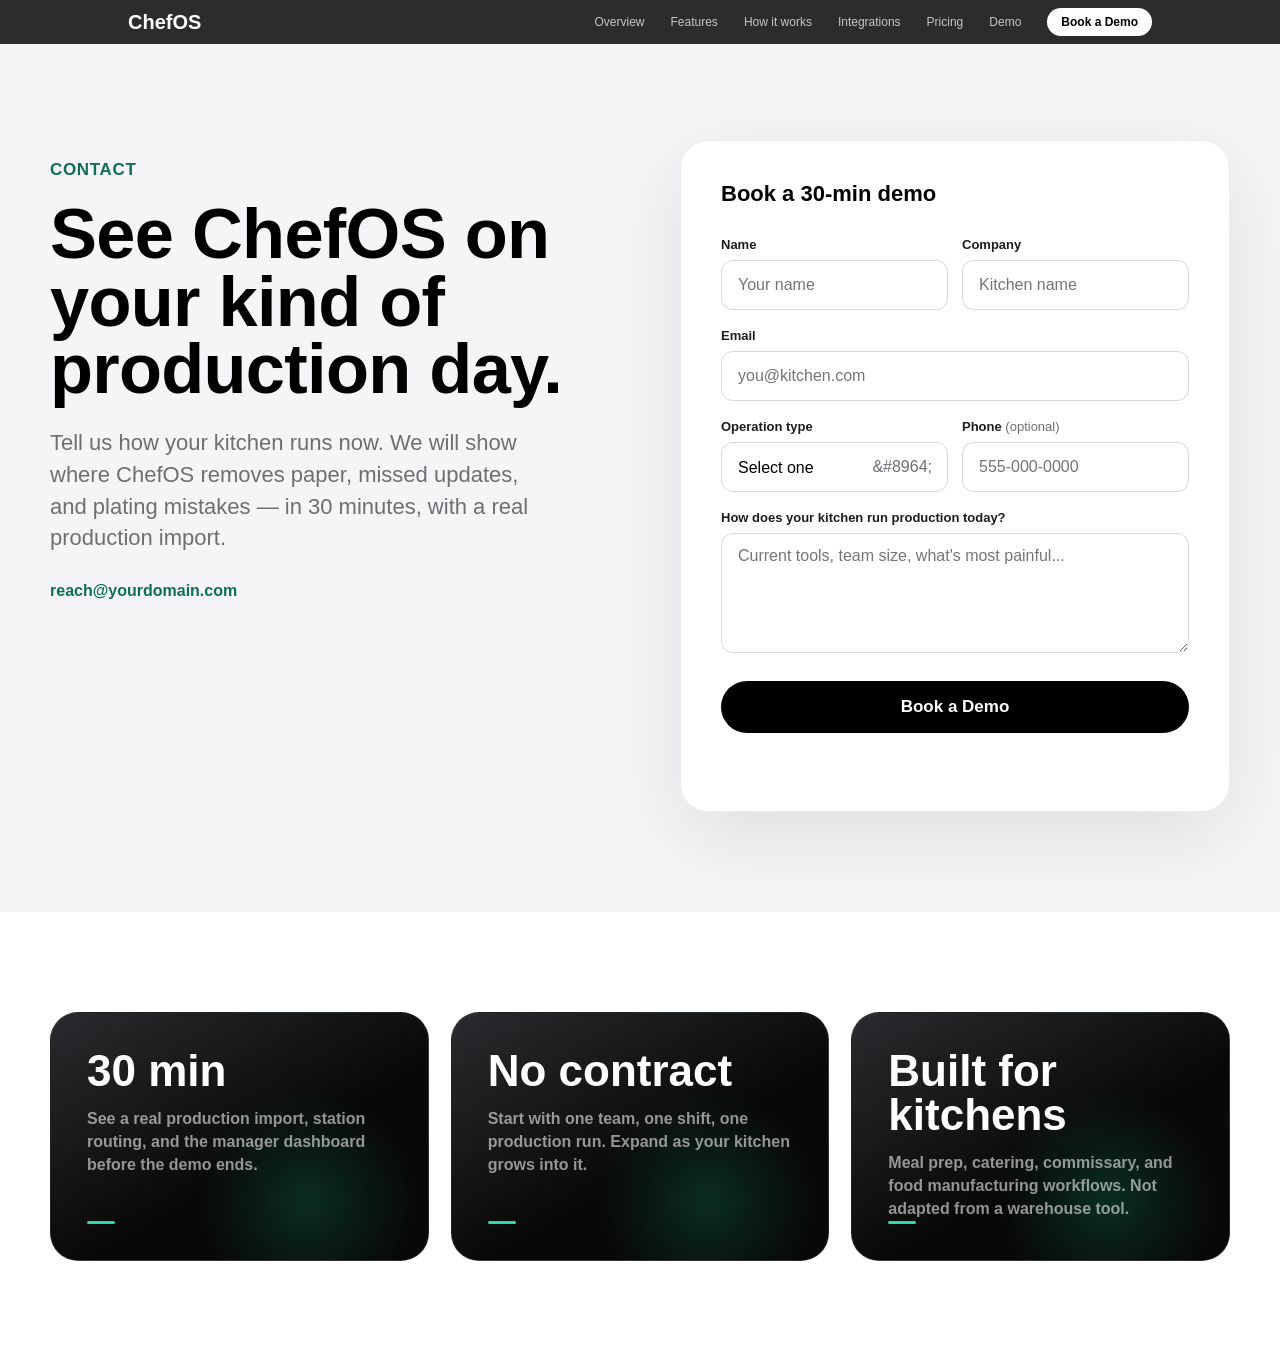
==== contact.html @ 6ea622f1 "Initial commit — marketing site" ====
<!doctype html>
<html lang="en">
<head>
  <meta charset="utf-8">
  <meta name="viewport" content="width=device-width, initial-scale=1">
  <title>Contact | ChefOS</title>
  <meta name="description" content="Request a ChefOS demo for your kitchen production team.">
  <meta property="og:title" content="Book a ChefOS Demo">
  <meta property="og:description" content="See ChefOS in action with a focused 30-minute demo.">
  <meta property="og:type" content="website">
  <link rel="stylesheet" href="styles.css">
  <style>
    /* ---- Contact hero — light, 2-col layout ---- */
    .contact-hero {
      padding: 140px 0 100px;
      background: #f5f5f7;
      color: #1d1d1f;
    }

    .contact-hero-layout {
      display: grid;
      grid-template-columns: 1fr 1fr;
      gap: 80px;
      align-items: start;
    }

    .contact-hero-text { padding-top: 20px; }

    .contact-eyebrow {
      font-size: 17px;
      font-weight: 700;
      color: var(--color-teal);
      letter-spacing: 0.04em;
      text-transform: uppercase;
      margin: 0 0 20px;
    }

    .contact-h1 {
      margin: 0;
      font-size: clamp(40px, 5.5vw, 76px);
      font-weight: 800;
      line-height: 0.96;
      letter-spacing: -0.01em;
      color: #000;
    }

    .contact-sub {
      margin: 24px 0 0;
      font-size: clamp(17px, 2vw, 22px);
      font-weight: 500;
      color: #6e6e73;
      line-height: 1.45;
      max-width: 480px;
    }

    .contact-email-link {
      display: inline-block;
      margin-top: 28px;
      font-size: 16px;
      font-weight: 700;
      color: var(--color-teal);
    }
    .contact-email-link:hover { text-decoration: underline; }

    /* ---- Form card ---- */
    .contact-form-card {
      padding: 40px;
      border-radius: 28px;
      background: #fff;
      border: 1px solid rgba(0,0,0,0.07);
      box-shadow: 0 24px 80px rgba(0,0,0,0.09);
    }

    .form-card-head {
      margin: 0 0 30px;
      font-size: 22px;
      font-weight: 800;
      color: #000;
    }

    .form-row { margin-bottom: 18px; }

    .form-label {
      display: block;
      margin-bottom: 8px;
      font-size: 13px;
      font-weight: 700;
      color: #1d1d1f;
    }

    .form-label-muted {
      font-weight: 500;
      color: #6e6e73;
    }

    .form-input,
    .form-select,
    .form-textarea {
      width: 100%;
      min-height: 50px;
      padding: 13px 16px;
      border: 1.5px solid rgba(0,0,0,0.14);
      border-radius: 12px;
      color: #000;
      background: #fff;
      font-family: inherit;
      font-size: 16px;
      font-weight: 500;
      transition: border-color 0.2s, box-shadow 0.2s;
      appearance: none;
    }

    .form-textarea {
      min-height: 120px;
      resize: vertical;
    }

    .form-input:focus,
    .form-select:focus,
    .form-textarea:focus {
      outline: none;
      border-color: var(--color-teal);
      box-shadow: 0 0 0 4px rgba(15,110,86,0.12);
    }

    .form-select-wrap { position: relative; }
    .form-select-wrap::after {
      content: "&#8964;";
      position: absolute;
      right: 16px;
      top: 50%;
      transform: translateY(-50%);
      color: #6e6e73;
      font-size: 16px;
      pointer-events: none;
    }

    .form-2col {
      display: grid;
      grid-template-columns: 1fr 1fr;
      gap: 14px;
    }

    .form-submit-btn {
      width: 100%;
      padding: 16px 24px;
      border: none;
      border-radius: 999px;
      background: #000;
      color: #fff;
      font-family: inherit;
      font-size: 17px;
      font-weight: 700;
      cursor: pointer;
      transition: opacity 0.2s, transform 0.2s;
      margin-top: 6px;
    }
    .form-submit-btn:hover { opacity: 0.84; transform: translateY(-1px); }

    .form-message {
      margin-top: 14px;
      min-height: 24px;
      color: var(--color-teal);
      font-size: 15px;
      font-weight: 700;
      text-align: center;
    }

    /* ---- Trust cards ---- */
    .trust-section {
      padding: 100px 0;
      background: #fff;
    }

    .trust-grid {
      display: grid;
      grid-template-columns: repeat(3, 1fr);
      gap: 22px;
    }

    .trust-card-new {
      padding: 36px;
      border-radius: 28px;
      min-height: 220px;
      background: radial-gradient(circle at 68% 76%, rgba(15,110,86,0.35), transparent 34%), linear-gradient(150deg, #2b2b2f, #080808 58%);
      border: 1px solid rgba(255,255,255,0.10);
      color: #fff;
      display: flex;
      flex-direction: column;
    }

    .trust-card-value {
      font-size: clamp(30px, 3.5vw, 44px);
      font-weight: 800;
      color: #fff;
      line-height: 1;
      margin: 0 0 14px;
    }

    .trust-card-label {
      font-size: 16px;
      font-weight: 600;
      color: rgba(255,255,255,0.56);
      line-height: 1.45;
      margin: 0;
    }

    .trust-card-accent {
      display: block;
      width: 28px;
      height: 3px;
      border-radius: 999px;
      background: #35d4a9;
      margin: auto 0 0;
    }

    @media (max-width: 900px) {
      .contact-hero-layout { grid-template-columns: 1fr; gap: 40px; }
      .form-2col { grid-template-columns: 1fr; }
      .trust-grid { grid-template-columns: 1fr; }
    }
    @media (max-width: 560px) {
      .contact-form-card { padding: 26px; }
    }
  </style>
</head>
<body>
  <nav class="site-nav" aria-label="Primary navigation">
    <div class="nav-inner">
      <a class="brand" href="index.html">ChefOS</a>
      <button class="nav-toggle" type="button" aria-label="Open menu" aria-expanded="false"><span></span><span></span></button>
      <div class="nav-links">
        <a href="index.html">Overview</a>
        <a href="features.html">Features</a>
        <a href="how-it-works.html">How it works</a>
        <a href="integrations.html">Integrations</a>
        <a href="pricing.html">Pricing</a>
        <a href="demo.html">Demo</a>
        <a class="nav-cta active" href="contact.html">Book a Demo</a>
      </div>
    </div>
  </nav>

  <main>
    <!-- HERO + FORM -->
    <section class="contact-hero">
      <div class="container">
        <div class="contact-hero-layout">

          <div class="contact-hero-text reveal">
            <p class="contact-eyebrow">Contact</p>
            <h1 class="contact-h1">See ChefOS on your kind of production day.</h1>
            <p class="contact-sub">Tell us how your kitchen runs now. We will show where ChefOS removes paper, missed updates, and plating mistakes — in 30 minutes, with a real production import.</p>
            <a class="contact-email-link" href="mailto:reach@yourdomain.com">reach@yourdomain.com</a>
          </div>

          <div class="reveal">
            <form class="contact-form-card" data-contact-form novalidate>
              <h2 class="form-card-head">Book a 30-min demo</h2>

              <div class="form-2col">
                <div class="form-row">
                  <label class="form-label" for="name">Name</label>
                  <input class="form-input" id="name" name="name" autocomplete="name" required placeholder="Your name">
                </div>
                <div class="form-row">
                  <label class="form-label" for="company">Company</label>
                  <input class="form-input" id="company" name="company" autocomplete="organization" required placeholder="Kitchen name">
                </div>
              </div>

              <div class="form-row">
                <label class="form-label" for="email">Email</label>
                <input class="form-input" id="email" name="email" type="email" autocomplete="email" required placeholder="you@kitchen.com">
              </div>

              <div class="form-2col">
                <div class="form-row">
                  <label class="form-label" for="role">Operation type</label>
                  <div class="form-select-wrap">
                    <select class="form-select" id="role" name="role" required>
                      <option value="">Select one</option>
                      <option>Meal Prep</option>
                      <option>Catering</option>
                      <option>Food Manufacturing</option>
                      <option>Commissary</option>
                      <option>Other</option>
                    </select>
                  </div>
                </div>
                <div class="form-row">
                  <label class="form-label" for="phone">Phone <span class="form-label-muted">(optional)</span></label>
                  <input class="form-input" id="phone" name="phone" type="tel" autocomplete="tel" placeholder="555-000-0000">
                </div>
              </div>

              <div class="form-row">
                <label class="form-label" for="message">How does your kitchen run production today?</label>
                <textarea class="form-textarea" id="message" name="message" required placeholder="Current tools, team size, what's most painful..."></textarea>
              </div>

              <button class="form-submit-btn" type="submit">Book a Demo</button>
              <div class="form-message" data-form-message role="status" aria-live="polite"></div>
            </form>
          </div>

        </div>
      </div>
    </section>

    <!-- TRUST CARDS -->
    <section class="trust-section">
      <div class="container">
        <div class="trust-grid">
          <div class="trust-card-new reveal">
            <div class="trust-card-value">30 min</div>
            <p class="trust-card-label">See a real production import, station routing, and the manager dashboard before the demo ends.</p>
            <span class="trust-card-accent"></span>
          </div>
          <div class="trust-card-new reveal">
            <div class="trust-card-value">No contract</div>
            <p class="trust-card-label">Start with one team, one shift, one production run. Expand as your kitchen grows into it.</p>
            <span class="trust-card-accent"></span>
          </div>
          <div class="trust-card-new reveal">
            <div class="trust-card-value">Built for kitchens</div>
            <p class="trust-card-label">Meal prep, catering, commissary, and food manufacturing workflows. Not adapted from a warehouse tool.</p>
            <span class="trust-card-accent"></span>
          </div>
        </div>
      </div>
    </section>
  </main>

  <script src="animations.js"></script>
</body>
</html>
---- styles.css ----
/* ============================================================
   VARIABLES & RESET
   ============================================================ */
:root {
  --color-black: #000000;
  --color-white: #ffffff;
  --color-teal: #0F6E56;
  --color-teal-light: #E1F5EE;
  --color-gray-apple: #f5f5f7;
  --color-ink: #1d1d1f;
  --scoop-red: #FF3B30;
  --scoop-green: #34C759;
  --scoop-black: #1C1C1E;
  --scoop-blue: #007AFF;
  --font: -apple-system, BlinkMacSystemFont, "SF Pro Display", "SF Pro Text", sans-serif;
  --radius-card: 28px;
  --ease: cubic-bezier(0.4, 0, 0.2, 1);
}

*, *::before, *::after { box-sizing: border-box; }
html { scroll-behavior: smooth; }

body {
  margin: 0;
  color: var(--color-ink);
  background: var(--color-white);
  font-family: var(--font);
  -webkit-font-smoothing: antialiased;
  text-rendering: optimizeLegibility;
}

body.apple-home { background: #000; }

body.menu-open { overflow: hidden; }
a { color: inherit; text-decoration: none; }
button { cursor: pointer; font-family: inherit; }


/* ============================================================
   SITE NAV — top 44px global bar
   ============================================================ */
.site-nav {
  position: fixed;
  top: 0; left: 0; right: 0;
  z-index: 100;
  height: 44px;
  color: rgba(255,255,255,0.86);
  background: rgba(0,0,0,0.82);
  transition: background 0.3s var(--ease), border-color 0.3s var(--ease);
}

.site-nav.scrolled {
  background: rgba(22,22,23,0.76);
  -webkit-backdrop-filter: saturate(180%) blur(20px);
  backdrop-filter: saturate(180%) blur(20px);
  border-bottom: 1px solid rgba(255,255,255,0.12);
}

.nav-inner {
  width: min(1024px, calc(100% - 44px));
  height: 100%;
  margin: 0 auto;
  display: flex;
  align-items: center;
  justify-content: space-between;
}

.brand {
  font-size: 20px;
  font-weight: 700;
  color: #fff;
}

.nav-links {
  display: flex;
  align-items: center;
  gap: 26px;
  color: rgba(255,255,255,0.72);
  font-size: 12px;
}

.nav-links a { transition: color 0.2s; }
.nav-links a:hover, .nav-links a.active { color: #fff; }

.nav-cta {
  padding: 7px 14px;
  color: #000 !important;
  background: #fff;
  border-radius: 999px;
  font-weight: 600;
}

.nav-toggle {
  display: none;
  width: 36px; height: 36px;
  border: 0;
  color: #fff;
  background: transparent;
}

.nav-toggle span {
  display: block;
  width: 18px; height: 1px;
  margin: 5px auto;
  background: currentColor;
}


/* ============================================================
   PRODUCT NAV — 52px sticky below site-nav
   ============================================================ */
.product-nav {
  position: fixed;
  top: 44px; left: 0; right: 0;
  z-index: 90;
  height: 52px;
  color: rgba(255,255,255,0.88);
  background: rgba(22,22,23,0.72);
  -webkit-backdrop-filter: saturate(180%) blur(20px);
  backdrop-filter: saturate(180%) blur(20px);
  border-bottom: 1px solid rgba(255,255,255,0.14);
}

.product-nav-inner {
  width: min(1024px, calc(100% - 44px));
  height: 100%;
  margin: 0 auto;
  display: flex;
  align-items: center;
  justify-content: space-between;
}

.product-title {
  font-size: 17px;
  font-weight: 700;
  color: #fff;
}

.product-links {
  display: flex;
  align-items: center;
  gap: 22px;
  font-size: 12px;
  color: rgba(255,255,255,0.72);
}

.product-links a { transition: color 0.2s; }
.product-links a:hover { color: #fff; }

.product-buy {
  padding: 5px 14px;
  color: #000 !important;
  background: #fff;
  border-radius: 999px;
  font-weight: 700;
  font-size: 12px;
}


/* ============================================================
   CONTAINER UTILITY
   ============================================================ */
.container {
  width: min(1180px, calc(100% - 44px));
  margin: 0 auto;
}

.center { text-align: center; }


/* ============================================================
   REVEAL ANIMATION BASE
   ============================================================ */
.reveal {
  opacity: 0;
  transform: translateY(32px);
  transition: opacity 0.9s ease, transform 0.9s ease;
}

.reveal.visible {
  opacity: 1;
  transform: translateY(0);
}

[data-parallax] { will-change: transform; }


/* ============================================================
   HERO
   ============================================================ */
.apple-hero {
  padding-top: 130px;
  padding-bottom: 0;
  color: #f5f5f7;
  background:
    radial-gradient(ellipse 80% 50% at 50% 90%, rgba(15,110,86,0.46) 0%, transparent 70%),
    radial-gradient(ellipse 60% 30% at 50% 14%, rgba(255,255,255,0.07) 0%, transparent 60%),
    #000;
  overflow: hidden;
  display: flex;
  flex-direction: column;
  align-items: center;
}

.apple-hero-copy {
  width: min(1080px, calc(100% - 44px));
  margin: 0 auto;
  text-align: center;
}

.apple-product-kicker {
  margin: 0 0 18px;
  color: rgba(245,245,247,0.68);
  font-size: 21px;
  font-weight: 700;
  letter-spacing: 0.01em;
}

.apple-hero h1 {
  margin: 0;
  font-size: clamp(58px, 9.5vw, 120px);
  line-height: 0.92;
  font-weight: 800;
  letter-spacing: -0.02em;
  color: #fff;
}

.hero-sub {
  max-width: 800px;
  margin: 28px auto 0;
  color: rgba(245,245,247,0.80);
  font-size: clamp(22px, 2.8vw, 32px);
  line-height: 1.18;
  font-weight: 400;
}

.apple-hero-actions {
  display: flex;
  justify-content: center;
  gap: 30px;
  flex-wrap: wrap;
  margin-top: 32px;
  font-size: 21px;
  font-weight: 400;
}

.apple-hero-actions a {
  color: #2997ff;
  transition: opacity 0.2s;
}

.apple-hero-actions a:hover { opacity: 0.8; }
.apple-hero-actions a::after { content: " \203A"; }


/* ============================================================
   HERO DEVICE MOCKUP
   ============================================================ */
.product-stage {
  position: relative;
  width: min(1280px, 108vw);
  margin: 40px auto 0;
  perspective: 1400px;
}

.kps-device {
  position: relative;
  width: min(1100px, 96vw);
  margin: 0 auto;
  transform: rotateX(4deg);
  transform-origin: bottom center;
}

.device-bezel {
  position: relative;
  padding: 16px;
  border-radius: 32px;
  background: linear-gradient(160deg, #58585c 0%, #111 20%, #2a2a2e 80%, #060606 100%);
  box-shadow:
    0 90px 160px rgba(0,0,0,0.85),
    0 0 130px rgba(15,110,86,0.38),
    inset 0 1px 0 rgba(255,255,255,0.15);
}

/* Notch */
.device-bezel::before {
  content: "";
  position: absolute;
  top: 7px; left: 50%;
  width: 90px; height: 8px;
  transform: translateX(-50%);
  border-radius: 0 0 999px 999px;
  background: #000;
  z-index: 2;
}

/* ---- App shell inside device ---- */
.screen-ui {
  overflow: hidden;
  border-radius: 20px;
  background: #0e0f10;
  border: 1px solid rgba(255,255,255,0.10);
  display: flex;
  flex-direction: column;
}

/* App top bar */
.app-topbar {
  display: flex;
  align-items: center;
  gap: 0;
  padding: 0 20px;
  height: 48px;
  background: #141517;
  border-bottom: 1px solid rgba(255,255,255,0.08);
  flex-shrink: 0;
}

.app-logo {
  font-size: 16px;
  font-weight: 800;
  color: #fff;
  letter-spacing: 0.03em;
  margin-right: 28px;
}

.app-nav-items {
  display: flex;
  gap: 6px;
  flex: 1;
}

.app-nav-item {
  padding: 5px 12px;
  border-radius: 8px;
  font-size: 13px;
  font-weight: 500;
  color: rgba(255,255,255,0.52);
  cursor: pointer;
  transition: all 0.2s;
}

.app-nav-item.active {
  background: rgba(15,110,86,0.28);
  color: #35d4a9;
}

.app-topbar-right {
  margin-left: auto;
}

.app-run-badge {
  padding: 4px 10px;
  border-radius: 999px;
  background: rgba(52,199,89,0.16);
  color: #34C759;
  font-size: 12px;
  font-weight: 700;
}

/* Screen body: sidebar + main */
.screen-body {
  display: grid;
  grid-template-columns: 168px 1fr;
  min-height: clamp(380px, 48vw, 580px);
}

/* Sidebar */
.screen-sidebar {
  padding: 22px 14px;
  background: rgba(255,255,255,0.04);
  border-right: 1px solid rgba(255,255,255,0.07);
}

.sidebar-label {
  padding: 0 10px;
  margin-bottom: 10px;
  color: rgba(255,255,255,0.36);
  font-size: 11px;
  font-weight: 700;
  letter-spacing: 0.08em;
  text-transform: uppercase;
}

.station-pill {
  display: flex;
  align-items: center;
  gap: 8px;
  padding: 9px 10px;
  border-radius: 10px;
  margin-bottom: 4px;
  font-size: 13px;
  font-weight: 500;
  color: rgba(255,255,255,0.60);
  transition: background 0.2s;
}

.active-station {
  background: rgba(15,110,86,0.22);
  color: #fff;
}

.station-dot {
  width: 8px; height: 8px;
  border-radius: 50%;
  flex-shrink: 0;
}

.dot-green { background: #34C759; }
.dot-amber { background: #FF9F0A; }
.dot-orange { background: #FF6B00; }
.dot-gray { background: rgba(255,255,255,0.28); }
.dot-blue { background: #007AFF; }
.dot-red { background: #FF3B30; }

.station-name-text { flex: 1; font-size: 13px; }
.station-pct { font-size: 11px; color: rgba(255,255,255,0.42); font-weight: 600; }
.active-station .station-pct { color: #35d4a9; }

/* Main screen area */
.screen-main {
  padding: 22px 28px;
  display: flex;
  flex-direction: column;
}

.screen-main-header {
  display: flex;
  justify-content: space-between;
  align-items: center;
  margin-bottom: 20px;
}

.screen-main-label {
  color: rgba(255,255,255,0.46);
  font-size: 12px;
  font-weight: 600;
  text-transform: uppercase;
  letter-spacing: 0.06em;
  margin-bottom: 4px;
}

.screen-main-title {
  color: #fff;
  font-size: clamp(20px, 3vw, 28px);
  font-weight: 700;
  line-height: 1;
}

.screen-main-pct {
  padding: 6px 14px;
  background: rgba(15,110,86,0.22);
  border: 1px solid rgba(53,212,169,0.3);
  border-radius: 999px;
  color: #35d4a9;
  font-size: 13px;
  font-weight: 700;
}

/* Recipe list */
.recipe-list {
  display: flex;
  flex-direction: column;
  gap: 6px;
  flex: 1;
}

.recipe-row {
  display: flex;
  align-items: center;
  justify-content: space-between;
  gap: 16px;
  padding: 12px 16px;
  border-radius: 12px;
  background: rgba(255,255,255,0.05);
  border: 1px solid rgba(255,255,255,0.07);
  transition: background 0.2s;
}

.shortage-recipe-row {
  background: rgba(255,59,48,0.08);
  border-color: rgba(255,59,48,0.22);
}

.recipe-row-left {
  display: flex;
  align-items: center;
  gap: 12px;
  min-width: 0;
}

.recipe-station-tag {
  flex-shrink: 0;
  padding: 3px 8px;
  border-radius: 6px;
  font-size: 11px;
  font-weight: 800;
  letter-spacing: 0.03em;
}

.tag-protein { background: rgba(52,199,89,0.2); color: #34C759; }
.tag-carb    { background: rgba(255,159,10,0.2); color: #FF9F0A; }
.tag-veg     { background: rgba(0,122,255,0.2);  color: #007AFF; }
.tag-sauce   { background: rgba(175,82,222,0.2); color: #AF52DE; }
.tag-pack    { background: rgba(255,255,255,0.1); color: rgba(255,255,255,0.6); }

.recipe-info { min-width: 0; }

.recipe-name {
  color: #fff;
  font-size: 14px;
  font-weight: 600;
  white-space: nowrap;
  overflow: hidden;
  text-overflow: ellipsis;
}

.recipe-qty {
  color: rgba(255,255,255,0.44);
  font-size: 12px;
  margin-top: 2px;
}

.shortage-flag {
  color: #FF3B30;
  font-size: 12px;
  font-weight: 700;
  margin-left: 8px;
}

.recipe-row-right {
  display: flex;
  align-items: center;
  gap: 12px;
  flex-shrink: 0;
}

.recipe-progress-bar {
  width: 100px;
  height: 5px;
  border-radius: 999px;
  background: rgba(255,255,255,0.12);
  overflow: hidden;
}

.recipe-progress-fill {
  height: 100%;
  width: var(--rp, 0%);
  border-radius: inherit;
  background: linear-gradient(90deg, #0F6E56, #35d4a9);
  transition: width 1.4s ease;
}

.recipe-status {
  padding: 3px 9px;
  border-radius: 999px;
  font-size: 11px;
  font-weight: 700;
  white-space: nowrap;
}

.status-complete   { background: rgba(52,199,89,0.2);   color: #34C759; }
.status-inprogress { background: rgba(255,159,10,0.2);  color: #FF9F0A; }
.status-notstarted { background: rgba(255,255,255,0.08); color: rgba(255,255,255,0.44); }
.status-shortage   { background: rgba(255,59,48,0.2);   color: #FF3B30; }

/* Bottom stat strip */
.screen-stat-strip {
  display: flex;
  gap: 0;
  margin-top: 14px;
  padding: 14px 0 4px;
  border-top: 1px solid rgba(255,255,255,0.08);
}

.screen-stat {
  flex: 1;
  text-align: center;
  padding: 0 8px;
  border-right: 1px solid rgba(255,255,255,0.08);
}

.screen-stat:last-child { border-right: none; }

.screen-stat-value {
  font-size: clamp(18px, 2.2vw, 26px);
  font-weight: 800;
  color: #fff;
  line-height: 1;
}

.stat-red { color: #FF3B30; }

.screen-stat-label {
  font-size: 11px;
  color: rgba(255,255,255,0.4);
  margin-top: 4px;
  font-weight: 600;
}

/* Laptop base */
.device-base {
  width: 118%;
  height: 28px;
  margin-left: -9%;
  border-radius: 0 0 28px 28px;
  background: linear-gradient(90deg, #1a1a1c, #78787c 48%, #161618);
  box-shadow: 0 44px 90px rgba(0,0,0,0.9);
}


/* ============================================================
   STATS SECTION
   ============================================================ */
.apple-intro {
  background: var(--color-gray-apple);
  color: #1d1d1f;
  padding: 140px 0;
}

.apple-copy-grid {
  display: grid;
  grid-template-columns: 1.1fr 0.9fr;
  gap: 80px;
  align-items: end;
}

.apple-copy-grid h2 {
  margin: 0;
  font-size: clamp(48px, 6.5vw, 88px);
  line-height: 0.96;
  font-weight: 800;
  letter-spacing: -0.01em;
}

.apple-copy-grid p {
  margin: 0;
  color: #6e6e73;
  font-size: clamp(22px, 2.6vw, 32px);
  line-height: 1.18;
  font-weight: 600;
}

.apple-stat-row {
  display: grid;
  grid-template-columns: repeat(3, 1fr);
  gap: 22px;
  margin-top: 80px;
}

.apple-stat-row article {
  min-height: 260px;
  padding: 36px;
  border-radius: 28px;
  background: #fff;
  box-shadow: 0 18px 60px rgba(0,0,0,0.07);
}

.apple-stat-row strong {
  display: block;
  color: #000;
  font-size: clamp(56px, 7vw, 96px);
  line-height: 0.88;
  font-weight: 800;
}

.apple-stat-row span {
  display: block;
  margin-top: 22px;
  color: #6e6e73;
  font-size: 19px;
  line-height: 1.36;
  font-weight: 600;
}


/* ============================================================
   HIGHLIGHTS — horizontal scroll
   ============================================================ */
.apple-highlights {
  padding: 130px 0 120px;
  color: #f5f5f7;
  background: #000;
}

.apple-highlights h2 {
  margin: 0;
  font-size: clamp(48px, 6.5vw, 88px);
  line-height: 0.96;
  font-weight: 800;
  letter-spacing: -0.01em;
  color: #fff;
}

.apple-highlight-strip {
  display: grid;
  grid-auto-flow: column;
  grid-auto-columns: minmax(380px, 460px);
  gap: 20px;
  overflow-x: auto;
  padding: 52px max(22px, calc((100vw - 1180px) / 2)) 24px;
  scroll-snap-type: x mandatory;
  scrollbar-width: none;
}

.apple-highlight-strip::-webkit-scrollbar { display: none; }

.apple-highlight-strip > article {
  min-height: 580px;
  padding: 0;
  border-radius: 28px;
  scroll-snap-align: start;
  background: linear-gradient(160deg, #242428 0%, #0a0a0c 60%);
  box-shadow: 0 28px 80px rgba(0,0,0,0.6);
  display: flex;
  flex-direction: column;
  overflow: hidden;
}

.highlight-card-top {
  padding: 30px 30px 22px;
  flex-shrink: 0;
}

.highlight-card-top h3 {
  margin: 0 0 6px;
  color: #fff;
  font-size: 25px;
  line-height: 1.1;
  font-weight: 700;
  max-width: 320px;
}

.highlight-card-top p {
  margin: 0;
  color: rgba(255,255,255,0.44);
  font-size: 13px;
  font-weight: 700;
  text-transform: uppercase;
  letter-spacing: 0.07em;
}

/* Inner mockup container */
.highlight-mockup {
  flex: 1;
  margin: 0 16px 16px;
  border-radius: 18px;
  background: #141518;
  border: 1px solid rgba(255,255,255,0.10);
  overflow: hidden;
  display: flex;
  flex-direction: column;
}

.hm-header {
  display: flex;
  align-items: center;
  justify-content: space-between;
  padding: 12px 16px;
  border-bottom: 1px solid rgba(255,255,255,0.07);
  background: rgba(255,255,255,0.04);
}

.hm-title {
  font-size: 13px;
  font-weight: 700;
  color: #fff;
}

.hm-badge {
  padding: 3px 9px;
  border-radius: 999px;
  font-size: 11px;
  font-weight: 700;
}

.badge-live   { background: rgba(52,199,89,0.2);  color: #34C759; }
.badge-red    { background: rgba(255,59,48,0.2);  color: #FF3B30; }
.badge-teal   { background: rgba(15,110,86,0.28); color: #35d4a9; }


/* ----- Station mockup ----- */
.hm-recipe-row {
  display: flex;
  align-items: center;
  justify-content: space-between;
  padding: 11px 16px;
  border-bottom: 1px solid rgba(255,255,255,0.05);
  gap: 10px;
}

.hm-recipe-left {
  display: flex;
  align-items: center;
  gap: 10px;
}

.hm-check {
  width: 22px; height: 22px;
  border-radius: 50%;
  background: rgba(52,199,89,0.22);
  color: #34C759;
  display: flex;
  align-items: center;
  justify-content: center;
  font-size: 12px;
  font-weight: 800;
  flex-shrink: 0;
}

.hm-dot { width: 10px; height: 10px; border-radius: 50%; flex-shrink: 0; }
.dot-amber-sm { background: #FF9F0A; }
.dot-gray-sm  { background: rgba(255,255,255,0.22); }

.hm-recipe-name {
  font-size: 13px;
  font-weight: 600;
  color: #fff;
}

.hm-recipe-meta {
  font-size: 11px;
  color: rgba(255,255,255,0.4);
  margin-top: 1px;
}

.hm-status {
  padding: 3px 8px;
  border-radius: 999px;
  font-size: 11px;
  font-weight: 700;
  flex-shrink: 0;
}

.s-complete   { background: rgba(52,199,89,0.2);  color: #34C759; }
.s-inprogress { background: rgba(255,159,10,0.2); color: #FF9F0A; }
.s-notstarted { background: rgba(255,255,255,0.06); color: rgba(255,255,255,0.38); }

.hm-progress-footer {
  display: flex;
  align-items: center;
  gap: 12px;
  padding: 12px 16px;
  margin-top: auto;
  background: rgba(255,255,255,0.03);
  border-top: 1px solid rgba(255,255,255,0.06);
}

.hm-pfbar {
  flex: 1;
  height: 5px;
  border-radius: 999px;
  background: rgba(255,255,255,0.1);
  overflow: hidden;
}

.hm-pfill {
  height: 100%;
  width: var(--hpw, 0%);
  border-radius: inherit;
  background: linear-gradient(90deg, #0F6E56, #35d4a9);
}

.hm-pct {
  font-size: 12px;
  font-weight: 700;
  color: #35d4a9;
}


/* ----- Dashboard mockup (rings) ----- */
.dashboard-mockup {
  padding: 12px;
}

.ring-grid {
  display: grid;
  grid-template-columns: repeat(5, 1fr);
  gap: 8px;
  padding: 12px 8px;
}

.ring-item {
  display: flex;
  flex-direction: column;
  align-items: center;
  gap: 6px;
}

.ring-wrap {
  position: relative;
  width: 52px; height: 52px;
}

.ring-svg {
  width: 100%; height: 100%;
  transform: rotate(-90deg);
}

.ring-track {
  fill: none;
  stroke: rgba(255,255,255,0.1);
  stroke-width: 4;
}

.ring-arc {
  fill: none;
  stroke: #35d4a9;
  stroke-width: 4;
  stroke-linecap: round;
  stroke-dasharray: 113;
  stroke-dashoffset: calc(113 - (113 * var(--arc-pct) / 100));
  transition: stroke-dashoffset 1.4s ease;
}

.ring-arc-red { stroke: #FF3B30; }
.ring-arc-dim { stroke: rgba(53,212,169,0.44); }

.ring-pct {
  position: absolute;
  top: 50%; left: 50%;
  transform: translate(-50%,-50%);
  font-size: 10px;
  font-weight: 800;
  color: #fff;
}

.ring-pct-red { color: #FF3B30; }

.ring-alert-dot {
  position: absolute;
  top: 2px; right: 2px;
  width: 10px; height: 10px;
  border-radius: 50%;
  background: #FF3B30;
  border: 2px solid #141518;
}

.ring-label {
  font-size: 10px;
  font-weight: 600;
  color: rgba(255,255,255,0.52);
  text-align: center;
}

.ring-label-red { color: #FF3B30; }

.dash-overall-bar {
  padding: 8px 16px 14px;
  border-top: 1px solid rgba(255,255,255,0.06);
}

.dash-overall-label {
  display: flex;
  justify-content: space-between;
  font-size: 11px;
  font-weight: 700;
  color: rgba(255,255,255,0.52);
  margin-bottom: 6px;
}

.dash-overall-label span { color: #35d4a9; }

.dash-overall-track {
  height: 6px;
  border-radius: 999px;
  background: rgba(255,255,255,0.1);
  overflow: hidden;
}

.dash-overall-fill {
  height: 100%;
  width: var(--dp, 0%);
  border-radius: inherit;
  background: linear-gradient(90deg, #0F6E56, #35d4a9);
}


/* ----- Shortage mockup ----- */
.shortage-card {
  margin: 12px 14px 8px;
  padding: 13px 14px;
  border-radius: 12px;
  background: rgba(255,59,48,0.10);
  border: 1px solid rgba(255,59,48,0.28);
}

.shortage-card-minor {
  background: rgba(255,159,10,0.08);
  border-color: rgba(255,159,10,0.22);
}

.shortage-top {
  display: flex;
  align-items: center;
  gap: 10px;
}

.shortage-icon {
  width: 28px; height: 28px;
  border-radius: 50%;
  background: rgba(255,59,48,0.22);
  color: #FF3B30;
  font-weight: 900;
  font-size: 15px;
  display: flex;
  align-items: center;
  justify-content: center;
  flex-shrink: 0;
}

.shortage-icon-warn {
  background: rgba(255,159,10,0.22);
  color: #FF9F0A;
}

.shortage-text { flex: 1; }

.shortage-item-name {
  font-size: 13px;
  font-weight: 700;
  color: #fff;
}

.shortage-item-qty {
  font-size: 11px;
  color: rgba(255,255,255,0.48);
  margin-top: 2px;
}

.shortage-label {
  padding: 3px 8px;
  border-radius: 4px;
  background: rgba(255,59,48,0.22);
  color: #FF3B30;
  font-size: 10px;
  font-weight: 800;
  letter-spacing: 0.06em;
  flex-shrink: 0;
}

.shortage-label-warn {
  background: rgba(255,159,10,0.22);
  color: #FF9F0A;
}

.shortage-actions {
  display: flex;
  gap: 8px;
  margin-top: 10px;
}

.sh-btn {
  padding: 5px 12px;
  border-radius: 8px;
  font-size: 11px;
  font-weight: 700;
  border: none;
  transition: opacity 0.2s;
}

.sh-btn-primary {
  background: #FF3B30;
  color: #fff;
}

.sh-btn-ghost {
  background: rgba(255,255,255,0.08);
  color: rgba(255,255,255,0.72);
}

.shortage-ok-row {
  display: flex;
  align-items: center;
  gap: 8px;
  padding: 10px 14px 14px;
  font-size: 12px;
  color: rgba(255,255,255,0.4);
}

.ok-dot {
  width: 8px; height: 8px;
  border-radius: 50%;
  background: #34C759;
  flex-shrink: 0;
}


/* ----- Plating mockup ----- */
.plating-row {
  display: flex;
  align-items: center;
  gap: 12px;
  padding: 11px 16px;
  border-bottom: 1px solid rgba(255,255,255,0.05);
  opacity: 0;
  transform: translateX(-8px);
  transition: opacity 0.5s ease var(--delay, 0s), transform 0.5s ease var(--delay, 0s);
}

.plating-row.plating-visible {
  opacity: 1;
  transform: translateX(0);
}

.scoop-dot {
  width: 16px; height: 16px;
  border-radius: 50%;
  flex-shrink: 0;
  box-shadow: 0 0 0 3px rgba(255,255,255,0.08);
}

.sdot-red   { background: #FF3B30; }
.sdot-green { background: #34C759; }
.sdot-black { background: #3a3a3c; border: 1px solid rgba(255,255,255,0.15); }
.sdot-blue  { background: #007AFF; }

.sdot-sm { width: 11px; height: 11px; }

.plating-ingredient {
  flex: 1;
  font-size: 13px;
  font-weight: 600;
  color: #fff;
}

.plating-amount {
  font-size: 12px;
  font-weight: 700;
  color: rgba(255,255,255,0.5);
}

.plating-legend {
  display: flex;
  justify-content: space-around;
  padding: 10px 14px 14px;
  margin-top: auto;
  border-top: 1px solid rgba(255,255,255,0.06);
}

.plating-legend span {
  display: flex;
  align-items: center;
  gap: 5px;
  font-size: 11px;
  font-weight: 700;
  color: rgba(255,255,255,0.44);
}


/* ----- Import mockup ----- */
.import-mockup { padding: 0; position: relative; }

.import-state {
  display: flex;
  flex-direction: column;
  align-items: center;
  justify-content: center;
  text-align: center;
  padding: 20px;
  flex: 1;
  gap: 8px;
  transition: opacity 0.5s;
}

.import-state-loading { }
.import-state-done { display: none; }

.import-spinner {
  width: 36px; height: 36px;
  border-radius: 50%;
  border: 3px solid rgba(255,255,255,0.14);
  border-top-color: #35d4a9;
  animation: spin 0.9s linear infinite;
}

@keyframes spin { to { transform: rotate(360deg); } }

.import-status-text {
  font-size: 14px;
  font-weight: 700;
  color: #fff;
}

.import-text-done { color: #34C759; }

.import-sub {
  font-size: 11px;
  color: rgba(255,255,255,0.44);
}

.import-progress-wrap {
  display: flex;
  align-items: center;
  gap: 10px;
  width: 100%;
  margin-top: 4px;
}

.import-progress-track {
  flex: 1;
  height: 5px;
  border-radius: 999px;
  background: rgba(255,255,255,0.1);
  overflow: hidden;
}

.import-progress-bar {
  height: 100%;
  width: 0%;
  border-radius: inherit;
  background: linear-gradient(90deg, #0F6E56, #35d4a9);
  transition: width 0.15s linear;
}

.import-progress-pct {
  font-size: 11px;
  font-weight: 700;
  color: #35d4a9;
  min-width: 30px;
}

.import-check {
  width: 48px; height: 48px;
  border-radius: 50%;
  background: rgba(52,199,89,0.2);
  color: #34C759;
  font-size: 22px;
  display: flex;
  align-items: center;
  justify-content: center;
}

.import-count {
  font-size: 22px;
  font-weight: 800;
  color: #fff;
  line-height: 1;
}

.import-count-num {
  color: #35d4a9;
}

.import-updated {
  font-size: 12px;
  color: rgba(255,255,255,0.5);
}

.import-detail-rows {
  width: 100%;
  margin-top: 8px;
}

.idr {
  display: flex;
  align-items: center;
  gap: 8px;
  padding: 6px 12px;
  border-radius: 8px;
  background: rgba(255,255,255,0.05);
  margin-bottom: 4px;
  font-size: 12px;
  color: rgba(255,255,255,0.6);
}

.idr-dot { width: 8px; height: 8px; border-radius: 50%; flex-shrink: 0; }
.dot-amber { background: #FF9F0A; }


/* ============================================================
   PLATING FEATURE SECTION
   ============================================================ */
.apple-feature {
  padding: 150px 0;
}

.light-feature {
  color: #1d1d1f;
  background: var(--color-gray-apple);
}

.dark-feature {
  color: #f5f5f7;
  background: #000;
}

.feature-lockup {
  max-width: 980px;
}

.eyebrow-teal {
  margin: 0 0 16px;
  color: var(--color-teal);
  font-size: 21px;
  font-weight: 800;
}

.eyebrow-light {
  margin: 0 0 16px;
  color: rgba(245,245,247,0.65);
  font-size: 21px;
  font-weight: 800;
}

.feature-lockup h2 {
  margin: 0;
  font-size: clamp(48px, 7vw, 92px);
  line-height: 0.94;
  font-weight: 800;
  letter-spacing: -0.01em;
}

.feature-lockup span {
  display: block;
  max-width: 820px;
  margin-top: 24px;
  font-size: clamp(22px, 2.8vw, 32px);
  line-height: 1.18;
  font-weight: 600;
  color: #6e6e73;
}

.dark-feature .feature-lockup span {
  color: rgba(245,245,247,0.68);
}

/* Plating cinema */
.cinema-card {
  margin-top: 72px;
  border-radius: 40px;
  overflow: hidden;
}

.plating-cinema {
  min-height: 640px;
  padding: clamp(32px, 6vw, 80px);
  background:
    radial-gradient(ellipse 60% 50% at 80% 20%, rgba(15,110,86,0.20), transparent 50%),
    linear-gradient(160deg, #fff, #e8e8ed);
  display: flex;
  flex-direction: column;
  align-items: center;
}

.plating-card-xl {
  width: 100%;
  max-width: 700px;
  padding: clamp(24px, 4vw, 44px);
  border-radius: 28px;
  background: rgba(255,255,255,0.92);
  border: 1px solid rgba(0,0,0,0.08);
  box-shadow: 0 32px 100px rgba(0,0,0,0.14);
}

.plating-title-row {
  display: flex;
  align-items: flex-start;
  justify-content: space-between;
  gap: 16px;
  margin-bottom: 8px;
}

.plating-card-meal {
  font-size: clamp(26px, 3.5vw, 40px);
  font-weight: 800;
  color: #000;
  line-height: 1;
}

.plating-card-sub {
  color: #6e6e73;
  font-size: 16px;
  font-weight: 600;
  margin-top: 6px;
}

.plating-meta-badge {
  padding: 6px 13px;
  background: var(--color-teal-light);
  color: var(--color-teal);
  border-radius: 999px;
  font-size: 13px;
  font-weight: 800;
  white-space: nowrap;
}

.plate-row-xl {
  display: flex;
  align-items: center;
  gap: 16px;
  min-height: 70px;
  border-top: 1px solid rgba(0,0,0,0.07);
  font-size: clamp(17px, 2vw, 22px);
  opacity: 0;
  transform: translateX(-12px);
  transition: opacity 0.6s ease var(--delay, 0s), transform 0.6s ease var(--delay, 0s);
}

.plate-row-xl.row-visible {
  opacity: 1;
  transform: translateX(0);
}

.scoop {
  width: 20px; height: 20px;
  border-radius: 50%;
  flex-shrink: 0;
  box-shadow: 0 0 0 4px rgba(0,0,0,0.06);
}

.scoop-red   { background: #FF3B30; }
.scoop-green { background: #34C759; }
.scoop-black { background: #1C1C1E; }
.scoop-blue  { background: #007AFF; }

.plate-row-xl b {
  flex: 1;
  font-weight: 700;
  color: #000;
}

.plate-amount {
  color: #6e6e73;
  font-weight: 700;
}

.plating-legend-row {
  display: flex;
  justify-content: center;
  gap: 28px;
  margin-top: 30px;
  flex-wrap: wrap;
}

.legend-item {
  display: flex;
  align-items: center;
  gap: 8px;
  font-size: 16px;
  font-weight: 700;
  color: #6e6e73;
}


/* ============================================================
   DASHBOARD FEATURE SECTION
   ============================================================ */
.dashboard-cinema {
  margin-top: 72px;
  border-radius: 40px;
  overflow: hidden;
  padding: clamp(32px, 7vw, 88px);
  background:
    radial-gradient(ellipse 60% 50% at 72% 26%, rgba(15,110,86,0.36), transparent 55%),
    linear-gradient(160deg, #1a1a1e, #040404);
  border: 1px solid rgba(255,255,255,0.10);
}

.dashboard-panel {
  max-width: 900px;
  margin: 0 auto;
  padding: clamp(24px, 4vw, 44px);
  border-radius: 28px;
  background: rgba(255,255,255,0.07);
  border: 1px solid rgba(255,255,255,0.12);
  box-shadow: 0 36px 110px rgba(0,0,0,0.5);
}

.dp-header {
  display: flex;
  align-items: center;
  justify-content: space-between;
  gap: 20px;
  margin-bottom: 30px;
}

.dp-label {
  color: rgba(255,255,255,0.44);
  font-size: 14px;
  font-weight: 600;
  margin-bottom: 8px;
}

.dp-title {
  color: #fff;
  font-size: clamp(26px, 3.5vw, 48px);
  font-weight: 800;
  line-height: 1;
}

.dp-live-pill {
  padding: 6px 14px;
  border-radius: 999px;
  background: rgba(52,199,89,0.16);
  color: #34C759;
  font-size: 13px;
  font-weight: 700;
  flex-shrink: 0;
}

.dp-row {
  display: flex;
  align-items: center;
  gap: 16px;
  min-height: 64px;
  border-top: 1px solid rgba(255,255,255,0.09);
  padding: 0 4px;
}

.dp-station {
  width: 90px;
  color: #fff;
  font-size: 16px;
  font-weight: 700;
  flex-shrink: 0;
}

.dp-bar-wrap {
  flex: 1;
}

.dp-bar {
  height: 10px;
  border-radius: 999px;
  background: rgba(255,255,255,0.10);
  overflow: hidden;
}

.dp-fill {
  height: 100%;
  width: 0;
  border-radius: inherit;
  background: linear-gradient(90deg, #0F6E56, #35d4a9);
  transition: width 1.4s cubic-bezier(0.22, 1, 0.36, 1);
}

.dp-fill-alert {
  background: linear-gradient(90deg, #FF3B30, #FF6B6B);
}

.dp-fill-dim {
  background: linear-gradient(90deg, #1a5a48, #2a9474);
}

.dp-pct {
  width: 48px;
  text-align: right;
  color: rgba(255,255,255,0.7);
  font-size: 15px;
  font-weight: 800;
  flex-shrink: 0;
}

.dp-pct-alert { color: #FF3B30; }

.dp-meta {
  width: 80px;
  text-align: right;
  font-size: 13px;
  font-weight: 700;
  flex-shrink: 0;
}

.dp-meta-ok   { color: rgba(255,255,255,0.36); }
.dp-meta-done { color: #34C759; }
.dp-meta-short{ color: #FF9F0A; }


/* ============================================================
   PARSLEY INTEGRATION SECTION
   ============================================================ */
.parsley-cinema {
  margin-top: 72px;
  border-radius: 40px;
  overflow: hidden;
  padding: clamp(32px, 6vw, 80px);
  background:
    radial-gradient(ellipse 50% 60% at 20% 30%, rgba(15,110,86,0.12), transparent 55%),
    linear-gradient(160deg, #fff, #eaeaef);
}

.parsley-panel {
  max-width: 740px;
  margin: 0 auto;
  border-radius: 24px;
  background: #fff;
  border: 1px solid rgba(0,0,0,0.08);
  box-shadow: 0 28px 90px rgba(0,0,0,0.13);
  overflow: hidden;
}

.parsley-panel-header {
  display: flex;
  align-items: center;
  justify-content: space-between;
  padding: 16px 22px;
  background: #f5f5f7;
  border-bottom: 1px solid rgba(0,0,0,0.07);
}

.pp-logo {
  font-size: 16px;
  font-weight: 800;
  color: var(--color-teal);
}

.parsley-sync-status {
  display: flex;
  align-items: center;
  gap: 8px;
  font-size: 13px;
  font-weight: 700;
  color: #6e6e73;
}

.pp-spinner {
  width: 14px; height: 14px;
  border-radius: 50%;
  border: 2px solid rgba(15,110,86,0.2);
  border-top-color: var(--color-teal);
  animation: spin 0.9s linear infinite;
}

.parsley-file-card {
  display: flex;
  align-items: center;
  gap: 14px;
  padding: 16px 22px;
  border-bottom: 1px solid rgba(0,0,0,0.06);
}

.pf-icon {
  width: 44px; height: 44px;
  border-radius: 10px;
  background: rgba(255,59,48,0.12);
  color: #FF3B30;
  font-size: 11px;
  font-weight: 800;
  display: flex;
  align-items: center;
  justify-content: center;
  flex-shrink: 0;
}

.pf-info { flex: 1; min-width: 0; }

.pf-name {
  font-size: 14px;
  font-weight: 700;
  color: #000;
  white-space: nowrap;
  overflow: hidden;
  text-overflow: ellipsis;
}

.pf-meta {
  font-size: 12px;
  color: #6e6e73;
  margin-top: 2px;
}

.pf-done-check {
  width: 28px; height: 28px;
  border-radius: 50%;
  background: rgba(52,199,89,0.16);
  color: #34C759;
  font-size: 14px;
  display: flex;
  align-items: center;
  justify-content: center;
  flex-shrink: 0;
}

.parsley-count-row {
  display: grid;
  grid-template-columns: repeat(3, 1fr);
  padding: 20px 22px;
  border-bottom: 1px solid rgba(0,0,0,0.06);
  gap: 0;
}

.pc-item { text-align: center; }

.pc-value {
  font-size: 32px;
  font-weight: 800;
  color: #000;
  line-height: 1;
}

.pc-value-green { color: #34C759; }
.pc-value-blue  { color: #007AFF; }

.pc-label {
  font-size: 13px;
  color: #6e6e73;
  font-weight: 600;
  margin-top: 4px;
}

.parsley-station-map {
  padding: 14px 22px 20px;
}

.ps-row {
  display: flex;
  align-items: center;
  gap: 12px;
  padding: 10px 0;
  border-bottom: 1px solid rgba(0,0,0,0.05);
}

.ps-row:last-child { border-bottom: none; }

.ps-station-tag {
  padding: 3px 9px;
  border-radius: 6px;
  font-size: 12px;
  font-weight: 700;
  flex-shrink: 0;
}

.ps-count {
  flex: 1;
  font-size: 13px;
  color: #6e6e73;
  font-weight: 600;
}

.ps-check {
  width: 20px; height: 20px;
  border-radius: 50%;
  background: rgba(52,199,89,0.16);
  color: #34C759;
  font-size: 12px;
  display: flex;
  align-items: center;
  justify-content: center;
  flex-shrink: 0;
}


/* ============================================================
   OPERATORS SECTION
   ============================================================ */
.operator-section {
  padding: 150px 0;
  color: #1d1d1f;
  background: #fff;
}

.operator-section h2 {
  margin: 0;
  font-size: clamp(48px, 6.5vw, 88px);
  line-height: 0.96;
  font-weight: 800;
  letter-spacing: -0.01em;
  max-width: 920px;
}

.operator-grid {
  display: grid;
  grid-template-columns: repeat(3, 1fr);
  gap: 22px;
  margin-top: 64px;
}

.operator-grid article {
  padding: 36px;
  border-radius: 28px;
  background: var(--color-gray-apple);
  min-height: 300px;
}

.op-icon {
  font-size: 36px;
  margin-bottom: 16px;
}

.operator-grid h3 {
  margin: 0 0 14px;
  font-size: 28px;
  font-weight: 800;
  line-height: 1.05;
}

.operator-grid p {
  margin: 0;
  color: #6e6e73;
  font-size: 19px;
  line-height: 1.32;
  font-weight: 600;
}


/* ============================================================
   FINAL CTA
   ============================================================ */
.apple-final-cta {
  padding: 140px 0;
  color: #fff;
  background:
    radial-gradient(ellipse 70% 50% at 50% 0%, rgba(255,255,255,0.14), transparent 55%),
    linear-gradient(160deg, #0d7a60, #0F6E56 40%, #0a5c48);
}

.apple-final-cta h2 {
  margin: 0;
  font-size: clamp(48px, 6.5vw, 88px);
  line-height: 0.96;
  font-weight: 800;
  letter-spacing: -0.01em;
}

.apple-final-cta p {
  max-width: 620px;
  margin: 24px auto 40px;
  color: rgba(255,255,255,0.78);
  font-size: clamp(22px, 2.8vw, 32px);
  line-height: 1.18;
  font-weight: 400;
}

.button-cta {
  display: inline-flex;
  align-items: center;
  justify-content: center;
  padding: 16px 34px;
  background: #fff;
  color: #000;
  border-radius: 999px;
  font-size: 19px;
  font-weight: 700;
  transition: opacity 0.2s, transform 0.2s;
}

.button-cta:hover {
  opacity: 0.88;
  transform: translateY(-2px);
}

/* Legacy button class kept for other pages */
.button {
  display: inline-flex;
  align-items: center;
  justify-content: center;
  min-height: 44px;
  padding: 11px 22px;
  border: 1px solid currentColor;
  border-radius: 999px;
  font-size: 17px;
  font-weight: 600;
  transition: all 0.3s;
}

.button.white { color: #000; background: #fff; border-color: #fff; }
.button.black { color: #fff; background: #000; border-color: #000; }
.button:hover { transform: translateY(-1px); opacity: 0.86; }


/* ============================================================
   OTHER PAGE UTILITIES (unchanged, kept for features.html etc.)
   ============================================================ */
.section { position: relative; overflow: hidden; padding: 128px 0; }
.section.dark { color: #fff; background: #000; }
.section.light { color: var(--color-ink); background: #fff; }
.section.soft { background: var(--color-gray-apple); }
.eyebrow { margin: 0 0 14px; color: var(--color-teal); font-size: 19px; font-weight: 700; }
.headline-xl { margin: 0; font-size: clamp(50px, 8.8vw, 112px); line-height: 0.94; font-weight: 700; }
.headline-lg { margin: 0; font-size: clamp(44px, 6.7vw, 88px); line-height: 0.96; font-weight: 700; }
.headline-md { margin: 0; font-size: clamp(34px, 4vw, 58px); line-height: 1.03; font-weight: 700; }
.subhead { max-width: 790px; margin: 22px auto 0; font-size: clamp(22px, 3vw, 34px); line-height: 1.14; font-weight: 400; }
.body-copy { margin: 24px 0 0; color: #6e6e73; font-size: 21px; line-height: 1.45; }
.dark .body-copy { color: rgba(255,255,255,0.68); }
.muted { color: #6e6e73; }
.narrow { width: min(860px, calc(100% - 44px)); margin: 0 auto; }
.button-row { display: flex; justify-content: center; gap: 14px; flex-wrap: wrap; margin-top: 30px; }
.page-hero { padding: 156px 0 100px; }
.stats-grid { display: grid; grid-template-columns: repeat(3, 1fr); gap: 24px; margin-top: 68px; }
.stat-card { padding: 42px; border-radius: 18px; background: var(--color-gray-apple); }
.stat-value { margin: 0; font-size: clamp(62px, 8vw, 104px); line-height: 0.9; font-weight: 700; }
.plating-layout,.dashboard-layout,.split-row,.contact-layout { display: grid; grid-template-columns: 1fr 1fr; gap: 68px; align-items: center; }
.progress-track { width: min(240px, 34vw); height: 8px; overflow: hidden; border-radius: 999px; background: rgba(255,255,255,0.16); }
.progress-fill { display: block; width: var(--progress); height: 100%; border-radius: inherit; background: linear-gradient(90deg, var(--color-teal), #29c39b); }
.feature-detail-grid { display: grid; grid-template-columns: repeat(2, 1fr); gap: 24px; }
.integration-grid { display: grid; grid-template-columns: repeat(3, 1fr); gap: 24px; }
.pricing-grid { display: grid; grid-template-columns: repeat(3, 1fr); gap: 24px; align-items: stretch; }
.faq-grid { display: grid; grid-template-columns: repeat(2, 1fr); gap: 24px; margin-top: 50px; }
.feature-detail,.integration-card,.pricing-card,.faq-item { padding: 34px; border-radius: 28px; background: #fff; border: 1px solid rgba(0,0,0,0.07); box-shadow: 0 24px 70px rgba(0,0,0,0.07); }
.feature-icon { width: 54px; height: 54px; border-radius: 16px; display: grid; place-items: center; color: #fff; background: var(--color-teal); font-size: 20px; font-weight: 700; }
.feature-detail h2,.integration-card h2,.pricing-card h2,.faq-item h3 { margin: 22px 0 0; font-size: 28px; line-height: 1.1; }
.feature-detail p,.integration-card p,.faq-item p { color: #6e6e73; font-size: 18px; line-height: 1.48; }
.step-number { color: var(--color-teal); font-size: clamp(86px, 13vw, 160px); line-height: 0.82; font-weight: 700; }
.integration-card.featured { grid-column: span 2; background: var(--color-teal-light); }
.pricing-card { display: flex; flex-direction: column; }
.pricing-card.popular { color: #fff; background: #000; transform: translateY(-18px); }
.pricing-card.popular li,.pricing-card.popular p { color: rgba(255,255,255,0.72); }
.popular-label { align-self: flex-start; padding: 8px 12px; border-radius: 999px; color: #000; background: #fff; font-size: 13px; font-weight: 700; }
.price { margin: 28px 0; font-size: 24px; font-weight: 700; }
.pricing-card ul { padding: 0; margin: 0 0 30px; list-style: none; }
.pricing-card li { padding: 12px 0; border-top: 1px solid rgba(136,135,128,0.2); color: #6e6e73; font-size: 18px; line-height: 1.48; }
.pricing-card .button { margin-top: auto; }
.contact-form { padding: 36px; border-radius: 28px; background: #fff; border: 1px solid rgba(0,0,0,0.07); box-shadow: 0 24px 70px rgba(0,0,0,0.07); }
.form-row { margin-bottom: 18px; }
label { display: block; margin-bottom: 8px; font-size: 14px; font-weight: 700; }
input,select,textarea { width: 100%; min-height: 50px; padding: 12px 14px; border: 1px solid rgba(0,0,0,0.14); border-radius: 14px; color: #000; background: #fff; font: inherit; transition: all 0.3s; }
textarea { min-height: 130px; resize: vertical; }
input:focus,select:focus,textarea:focus { outline: none; border-color: var(--color-teal); box-shadow: 0 0 0 4px rgba(15,110,86,0.14); }
.form-message { margin-top: 14px; min-height: 24px; color: var(--color-teal); font-weight: 700; }
.trust-panel { display: grid; gap: 18px; }
.trust-card { padding: 30px; border-radius: 28px; color: #fff; background: #000; }
.trust-card strong { display: block; font-size: 30px; }
.trust-card span { display: block; margin-top: 8px; color: rgba(255,255,255,0.66); }
.audience-row { display: grid; grid-template-columns: 1fr 1fr; gap: 70px; align-items: center; padding: 88px 0; border-top: 1px solid rgba(0,0,0,0.08); }
.audience-visual { min-height: 330px; border-radius: 34px; background: linear-gradient(145deg, #fff, #e8e8ed); border: 1px solid rgba(0,0,0,0.07); }
.step-section { min-height: 78vh; display: grid; align-items: center; }
.logo-grid { display: grid; grid-template-columns: repeat(5, 1fr); gap: 18px; margin: 62px 0 34px; }
.logo-tile { min-height: 144px; padding: 24px; border-radius: 26px; display: grid; place-items: center; text-align: center; background: var(--color-gray-apple); font-size: 22px; font-weight: 700; }
.quote-grid { display: grid; grid-template-columns: repeat(3, 1fr); gap: 32px; }
.quote { margin: 0; font-size: clamp(28px, 3vw, 42px); line-height: 1.1; font-style: italic; }
.quote cite { display: block; margin-top: 26px; color: rgba(255,255,255,0.62); font-size: 15px; font-style: normal; font-weight: 700; }
.cta-band { color: #fff; background: var(--color-teal); }
.kitchen-meaning { margin-top: 24px; color: var(--color-teal) !important; font-style: italic; font-weight: 700; }


/* ============================================================
   RESPONSIVE — 900px
   ============================================================ */
@media (max-width: 900px) {
  .nav-toggle { display: block; }

  .nav-links {
    position: fixed;
    top: 44px; left: 0; right: 0; bottom: 0;
    display: grid;
    align-content: start;
    gap: 0;
    padding: 26px;
    background: rgba(0,0,0,0.96);
    transform: translateY(-105%);
    transition: transform 0.3s var(--ease);
  }

  .nav-links.open { transform: translateY(0); }

  .nav-links a {
    padding: 18px 0;
    font-size: 22px;
    border-bottom: 1px solid rgba(255,255,255,0.12);
  }

  .nav-cta { justify-self: start; margin-top: 18px; padding: 12px 18px !important; font-size: 16px !important; }

  .product-links a:not(.product-buy) { display: none; }
  .product-title { font-size: 15px; }

  .apple-hero { padding-top: 106px; min-height: 104svh; }
  .apple-hero h1 { font-size: clamp(46px, 8vw, 76px); }
  .hero-sub { font-size: 22px; }

  .screen-body { grid-template-columns: 1fr; }
  .screen-sidebar { display: none; }
  .screen-body { min-height: 420px; }

  .apple-copy-grid { grid-template-columns: 1fr; gap: 32px; }
  .apple-stat-row { grid-template-columns: 1fr; }
  .operator-grid { grid-template-columns: 1fr; }

  .apple-intro,.apple-feature,.operator-section,.apple-final-cta { padding: 96px 0; }

  .ring-grid { grid-template-columns: repeat(3, 1fr); }
  .ring-grid .ring-item:nth-child(4) { display: flex; }
  .ring-grid .ring-item:nth-child(5) { display: flex; }

  .plating-layout,.dashboard-layout,.split-row,.contact-layout,
  .feature-detail-grid,.integration-grid,.pricing-grid,.faq-grid,
  .quote-grid,.logo-grid,.audience-row,.stats-grid { grid-template-columns: 1fr; }

  .integration-card.featured { grid-column: auto; }
  .pricing-card.popular { transform: none; }
  .audience-row:nth-child(even) .audience-visual { order: 0; }
  .progress-track { width: 42vw; }
}


/* ============================================================
   RESPONSIVE — 560px
   ============================================================ */
@media (max-width: 560px) {
  .nav-inner,.container,.narrow { width: calc(100% - 28px); }
  .product-nav-inner,.apple-hero-copy { width: calc(100% - 28px); }

  .apple-hero h1 { font-size: 50px; }
  .apple-hero-actions { font-size: 18px; gap: 16px; }
  .product-stage { width: 120vw; margin-top: 32px; }
  .device-bezel { padding: 10px; border-radius: 22px; }
  .screen-ui { border-radius: 15px; }
  .screen-main { padding: 16px; }
  .screen-main-header { flex-direction: column; align-items: flex-start; gap: 8px; }

  .apple-highlight-strip { grid-auto-columns: minmax(300px, 84vw); }
  .apple-highlight-strip > article { min-height: 520px; }

  .ring-grid { grid-template-columns: repeat(3, 1fr); }

  .plating-cinema,.dashboard-cinema,.parsley-cinema { border-radius: 28px; }
  .plating-card-xl { padding: 22px; }

  .parsley-count-row { grid-template-columns: repeat(3, 1fr); gap: 0; }
  .pc-value { font-size: 24px; }

  .dp-meta { display: none; }
  .dp-station { width: 64px; font-size: 13px; }
}
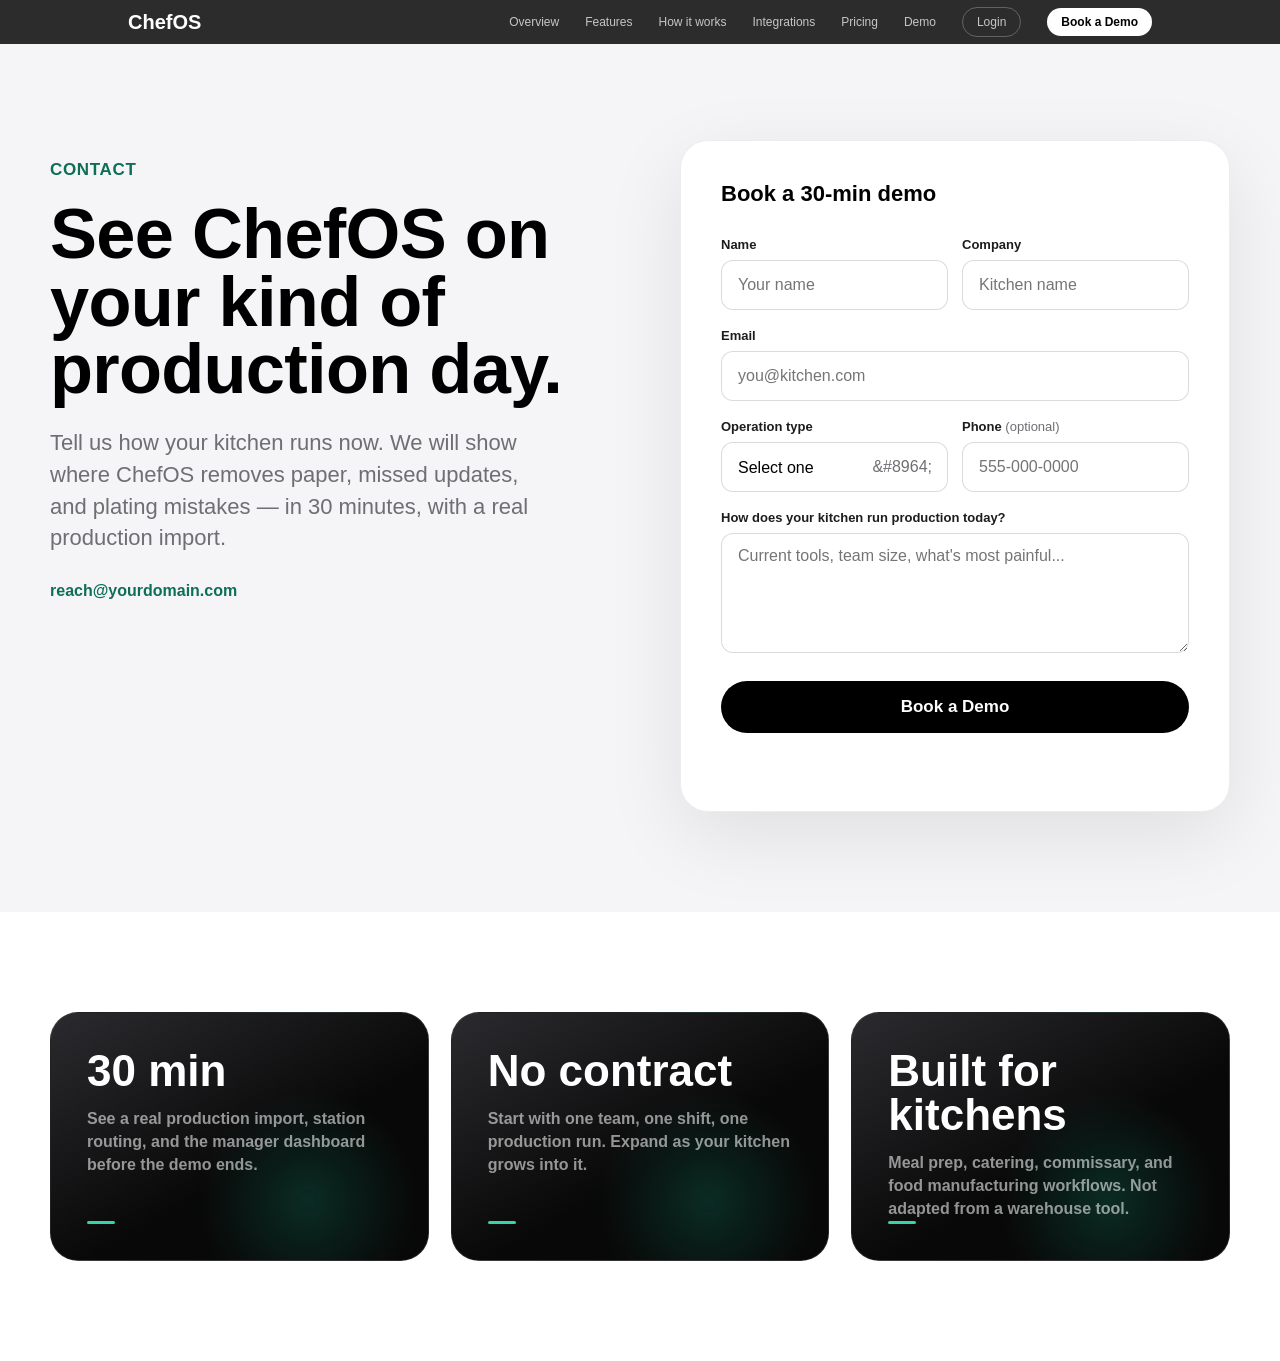
==== commit 47089b4a: "Add Login button to nav on all pages Links to app.getchef.co/login. Styled as a subtle bordered pill" ====
--- a/contact.html
+++ b/contact.html
@@ -236,6 +236,7 @@
         <a href="integrations.html">Integrations</a>
         <a href="pricing.html">Pricing</a>
         <a href="demo.html">Demo</a>
+        <a class="nav-login" href="https://app.getchef.co/login">Login</a>
         <a class="nav-cta active" href="contact.html">Book a Demo</a>
       </div>
     </div>
--- a/styles.css
+++ b/styles.css
@@ -88,6 +88,19 @@
   background: #fff;
   border-radius: 999px;
   font-weight: 600;
+}
+
+.nav-login {
+  padding: 7px 14px;
+  color: rgba(255,255,255,0.72) !important;
+  border: 1px solid rgba(255,255,255,0.25);
+  border-radius: 999px;
+  font-weight: 500;
+  transition: color 0.2s, border-color 0.2s;
+}
+.nav-login:hover {
+  color: #fff !important;
+  border-color: rgba(255,255,255,0.6);
 }
 
 .nav-toggle {
@@ -1985,31 +1998,307 @@
 
 
 /* ============================================================
-   RESPONSIVE — 560px
+   RESPONSIVE — 768px  (tablet)
+   ============================================================ */
+@media (max-width: 768px) {
+  /* --- Nav --- */
+  .product-title { font-size: 14px; }
+
+  /* --- Sub-page inner hero (features, pricing, contact, etc.) --- */
+  .inner-hero { padding: 110px 0 72px !important; }
+  .inner-hero h1 { font-size: clamp(38px, 8vw, 64px) !important; }
+  .inner-hero .hero-sub { font-size: clamp(17px, 3vw, 22px) !important; }
+
+  /* --- Contact page 2-col → 1-col --- */
+  .contact-hero { padding: 110px 0 72px !important; }
+  .contact-hero-layout { grid-template-columns: 1fr !important; gap: 40px !important; }
+  .contact-h1 { font-size: clamp(34px, 7vw, 56px) !important; }
+
+  /* --- Pricing / FAQ inline-style sections --- */
+  .plans-section { padding: 80px 0 !important; }
+  .faq-section { padding: 80px 0 !important; }
+  .final-cta-section { padding: 80px 0 !important; }
+  .features-section { padding: 80px 0 !important; }
+
+  /* --- Pricing / FAQ inline-style grids --- */
+  .plans-grid { grid-template-columns: 1fr !important; max-width: 560px; margin-left: auto; margin-right: auto; }
+  .plan-card-popular { transform: none !important; }
+  .faq-cols { grid-template-columns: 1fr !important; }
+  .feature-card-grid { grid-template-columns: repeat(2, 1fr) !important; }
+
+  /* --- Hero --- */
+  .apple-hero {
+    padding-top: 100px;
+    padding-bottom: 0;
+    min-height: auto;
+  }
+  .apple-hero h1 {
+    font-size: clamp(38px, 9vw, 60px);
+    line-height: 1;
+  }
+  .hero-sub {
+    font-size: clamp(18px, 3.5vw, 22px);
+    margin-top: 20px;
+  }
+  .apple-product-kicker { font-size: 17px; }
+  .apple-hero-actions {
+    font-size: 18px;
+    gap: 20px;
+    margin-top: 24px;
+  }
+
+  /* --- Device mockup: scale it down to prevent overflow --- */
+  .product-stage {
+    width: 100%;
+    overflow: hidden;
+    margin-top: 36px;
+  }
+  .kps-device {
+    width: min(700px, 94vw);
+    transform: none;
+  }
+  .device-bezel { padding: 12px; border-radius: 24px; }
+  .screen-ui { border-radius: 16px; }
+  .screen-main { padding: 16px 18px; }
+  .screen-main-header { flex-direction: column; align-items: flex-start; gap: 6px; }
+  .screen-main-title { font-size: 18px; }
+  .screen-main-pct { font-size: 12px; }
+  .recipe-name { font-size: 13px; }
+  .recipe-qty { font-size: 11px; }
+  .recipe-progress-bar { width: 72px; }
+  .device-base { display: none; }
+
+  /* --- Stats section --- */
+  .apple-intro { padding: 80px 0; }
+  .apple-copy-grid h2 { font-size: clamp(36px, 7vw, 56px); }
+  .apple-copy-grid p { font-size: clamp(18px, 3vw, 22px); }
+  .apple-stat-row { grid-template-columns: 1fr; gap: 16px; margin-top: 48px; }
+  .apple-stat-row article { min-height: auto; padding: 28px; }
+  .apple-stat-row strong { font-size: clamp(48px, 10vw, 72px); }
+  .apple-stat-row span { font-size: 17px; margin-top: 14px; }
+
+  /* --- Highlights strip --- */
+  .apple-highlights { padding: 80px 0 80px; }
+  .apple-highlights h2 { font-size: clamp(34px, 7vw, 56px); }
+  .apple-highlight-strip {
+    grid-auto-columns: minmax(280px, 80vw);
+    padding: 36px max(16px, calc((100vw - 1180px) / 2)) 20px;
+    gap: 14px;
+  }
+  .apple-highlight-strip > article { min-height: 500px; }
+
+  /* --- Feature sections --- */
+  .apple-feature { padding: 80px 0; }
+  .feature-lockup h2 { font-size: clamp(36px, 7vw, 60px); }
+  .feature-lockup span { font-size: clamp(18px, 3vw, 24px); margin-top: 18px; }
+  .eyebrow-teal, .eyebrow-light { font-size: 17px; }
+
+  .cinema-card { margin-top: 44px; border-radius: 28px; }
+  .plating-cinema { min-height: auto; padding: clamp(24px, 5vw, 48px); }
+  .plating-card-xl { padding: 24px; }
+  .plating-card-meal { font-size: clamp(22px, 4vw, 32px); }
+  .plate-row-xl { font-size: clamp(15px, 2.5vw, 19px); min-height: 58px; }
+
+  .dashboard-cinema { margin-top: 44px; border-radius: 28px; padding: clamp(24px, 5vw, 52px); }
+  .dashboard-panel { padding: clamp(20px, 4vw, 36px); }
+  .dp-title { font-size: clamp(20px, 4vw, 32px); }
+  .dp-meta { display: none; }
+  .dp-station { width: 72px; font-size: 14px; }
+
+  .parsley-cinema { margin-top: 44px; border-radius: 28px; padding: clamp(24px, 5vw, 52px); }
+
+  /* --- Operator grid: 2 col on tablet, 1 col at 560 --- */
+  .operator-section { padding: 80px 0; }
+  .operator-grid { grid-template-columns: repeat(2, 1fr); gap: 16px; margin-top: 44px; }
+  .operator-grid article { padding: 28px; min-height: auto; }
+  .operator-grid h3 { font-size: 22px; }
+  .operator-grid p { font-size: 17px; }
+  .operator-section h2 { font-size: clamp(34px, 6.5vw, 60px); }
+
+  /* --- Final CTA --- */
+  .apple-final-cta { padding: 80px 0; }
+  .apple-final-cta h2 { font-size: clamp(34px, 6.5vw, 60px); }
+  .apple-final-cta p { font-size: clamp(18px, 3vw, 24px); margin-bottom: 32px; }
+  .button-cta { padding: 14px 28px; font-size: 17px; }
+
+  /* --- Other-page utilities --- */
+  .section { padding: 80px 0; }
+  .page-hero { padding: 120px 0 72px; }
+  .stats-grid { grid-template-columns: repeat(2, 1fr); }
+  .logo-grid { grid-template-columns: repeat(3, 1fr); }
+  .quote-grid { grid-template-columns: 1fr; }
+  .feature-detail-grid { grid-template-columns: 1fr; }
+  .integration-grid { grid-template-columns: repeat(2, 1fr); }
+  .pricing-grid { grid-template-columns: 1fr; }
+  .faq-grid { grid-template-columns: 1fr; }
+  .audience-row { gap: 40px; padding: 60px 0; }
+  .subhead { font-size: clamp(19px, 3vw, 26px); }
+  .body-copy { font-size: 18px; }
+}
+
+
+/* ============================================================
+   RESPONSIVE — 560px  (phone)
    ============================================================ */
 @media (max-width: 560px) {
+  /* --- Layout containers --- */
   .nav-inner,.container,.narrow { width: calc(100% - 28px); }
   .product-nav-inner,.apple-hero-copy { width: calc(100% - 28px); }
 
-  .apple-hero h1 { font-size: 50px; }
-  .apple-hero-actions { font-size: 18px; gap: 16px; }
-  .product-stage { width: 120vw; margin-top: 32px; }
-  .device-bezel { padding: 10px; border-radius: 22px; }
-  .screen-ui { border-radius: 15px; }
-  .screen-main { padding: 16px; }
-  .screen-main-header { flex-direction: column; align-items: flex-start; gap: 8px; }
-
-  .apple-highlight-strip { grid-auto-columns: minmax(300px, 84vw); }
-  .apple-highlight-strip > article { min-height: 520px; }
-
+  /* --- Nav --- */
+  .product-title { font-size: 13px; max-width: 50vw; white-space: nowrap; overflow: hidden; text-overflow: ellipsis; }
+
+  /* --- Hero --- */
+  .apple-hero { padding-top: 96px; }
+  .apple-hero h1 { font-size: clamp(34px, 10vw, 48px); line-height: 1.02; }
+  .apple-product-kicker { font-size: 15px; margin-bottom: 12px; }
+  .hero-sub { font-size: clamp(16px, 4.5vw, 20px); margin-top: 16px; }
+  .apple-hero-actions {
+    flex-direction: column;
+    align-items: center;
+    font-size: 17px;
+    gap: 12px;
+    margin-top: 20px;
+  }
+
+  /* --- Device mockup --- */
+  .product-stage {
+    width: 100%;
+    overflow: hidden;
+    margin-top: 28px;
+  }
+  .kps-device {
+    width: calc(100vw - 20px);
+    transform: none;
+  }
+  .device-bezel { padding: 8px; border-radius: 18px; }
+  .screen-ui { border-radius: 12px; }
+  .app-topbar { padding: 0 12px; height: 40px; gap: 0; }
+  .app-logo { font-size: 13px; margin-right: 10px; }
+  .app-nav-item { padding: 4px 8px; font-size: 11px; }
+  .app-run-badge { font-size: 10px; padding: 3px 7px; }
+  .screen-main { padding: 12px 14px; }
+  .screen-main-header { flex-direction: column; align-items: flex-start; gap: 6px; }
+  .screen-main-title { font-size: 16px; }
+  .screen-main-label { font-size: 10px; }
+  .screen-main-pct { font-size: 11px; padding: 4px 10px; }
+  .recipe-row { padding: 9px 12px; gap: 10px; }
+  .recipe-station-tag { font-size: 10px; padding: 2px 6px; }
+  .recipe-name { font-size: 12px; }
+  .recipe-qty { font-size: 10px; }
+  .recipe-progress-bar { width: 56px; height: 4px; }
+  .recipe-status { font-size: 10px; padding: 2px 7px; }
+  .screen-stat-value { font-size: 16px; }
+  .screen-stat-label { font-size: 10px; }
+  .device-base { display: none; }
+
+  /* --- Highlights --- */
+  .apple-highlights { padding: 64px 0 64px; }
+  .apple-highlights h2 { font-size: clamp(30px, 9vw, 44px); }
+  .apple-highlight-strip {
+    grid-auto-columns: minmax(280px, 88vw);
+    padding: 28px 14px 16px;
+    gap: 12px;
+  }
+  .apple-highlight-strip > article { min-height: 480px; }
+
+  /* --- Stats --- */
+  .apple-intro { padding: 64px 0; }
+  .apple-copy-grid h2 { font-size: clamp(30px, 9vw, 44px); }
+  .apple-copy-grid p { font-size: 17px; }
+  .apple-stat-row { margin-top: 36px; gap: 14px; }
+  .apple-stat-row article { padding: 24px; }
+  .apple-stat-row strong { font-size: clamp(44px, 12vw, 64px); }
+  .apple-stat-row span { font-size: 15px; margin-top: 10px; }
+
+  /* --- Feature sections --- */
+  .apple-feature { padding: 64px 0; }
+  .feature-lockup h2 { font-size: clamp(30px, 9vw, 44px); line-height: 1.02; }
+  .feature-lockup span { font-size: 17px; margin-top: 14px; }
+  .eyebrow-teal, .eyebrow-light { font-size: 15px; }
+
+  .plating-cinema,.dashboard-cinema,.parsley-cinema { border-radius: 22px; }
+  .plating-card-xl { padding: 18px; }
+  .plating-title-row { flex-direction: column; gap: 10px; }
+  .plating-card-meal { font-size: clamp(20px, 6vw, 28px); }
+  .plating-legend-row { gap: 16px; margin-top: 20px; }
+  .legend-item { font-size: 14px; }
+  .plate-row-xl { min-height: 52px; font-size: 15px; gap: 12px; }
+
+  .dashboard-cinema { padding: clamp(16px, 4vw, 28px); }
+  .dashboard-panel { padding: 18px; border-radius: 20px; }
+  .dp-header { flex-direction: column; align-items: flex-start; gap: 10px; margin-bottom: 18px; }
+  .dp-title { font-size: clamp(17px, 5vw, 24px); }
+  .dp-meta { display: none; }
+  .dp-station { width: 58px; font-size: 13px; }
+
+  .parsley-cinema { padding: clamp(16px, 4vw, 28px); }
+  .parsley-count-row { grid-template-columns: repeat(3, 1fr); gap: 0; }
+  .pc-value { font-size: 22px; }
+  .pc-label { font-size: 11px; }
+
+  /* --- Operator grid --- */
+  .operator-section { padding: 64px 0; }
+  .operator-grid { grid-template-columns: 1fr; gap: 14px; margin-top: 36px; }
+  .operator-grid article { padding: 24px; }
+  .operator-grid h3 { font-size: 20px; }
+  .operator-grid p { font-size: 16px; }
+  .operator-section h2 { font-size: clamp(28px, 9vw, 42px); }
+
+  /* --- Final CTA --- */
+  .apple-final-cta { padding: 64px 0; }
+  .apple-final-cta h2 { font-size: clamp(28px, 9vw, 42px); }
+  .apple-final-cta p { font-size: 17px; margin: 18px auto 28px; }
+  .button-cta {
+    display: block;
+    width: 100%;
+    max-width: 320px;
+    margin-left: auto;
+    margin-right: auto;
+    padding: 15px 20px;
+    font-size: 17px;
+  }
+
+  /* --- Ring grid --- */
   .ring-grid { grid-template-columns: repeat(3, 1fr); }
 
-  .plating-cinema,.dashboard-cinema,.parsley-cinema { border-radius: 28px; }
-  .plating-card-xl { padding: 22px; }
-
-  .parsley-count-row { grid-template-columns: repeat(3, 1fr); gap: 0; }
-  .pc-value { font-size: 24px; }
-
-  .dp-meta { display: none; }
-  .dp-station { width: 64px; font-size: 13px; }
-}
+  /* --- Other page utilities --- */
+  .section { padding: 64px 0; }
+  .page-hero { padding: 100px 0 56px; }
+  .stats-grid { grid-template-columns: 1fr; }
+  .logo-grid { grid-template-columns: repeat(2, 1fr); }
+  .pricing-grid,.faq-grid,.integration-grid,.feature-detail-grid { grid-template-columns: 1fr; }
+  .audience-row { grid-template-columns: 1fr; gap: 28px; padding: 44px 0; }
+  .progress-track { width: 52vw; }
+  .subhead { font-size: clamp(17px, 4.5vw, 22px); }
+  .body-copy { font-size: 17px; }
+  .headline-xl { font-size: clamp(36px, 10vw, 56px); }
+  .headline-lg { font-size: clamp(32px, 9vw, 48px); }
+  .headline-md { font-size: clamp(26px, 7vw, 38px); }
+
+  /* --- Sub-page inner hero (features, pricing, contact, etc.) --- */
+  .inner-hero { padding: 88px 0 48px !important; }
+  .inner-hero h1 { font-size: clamp(32px, 10vw, 52px) !important; }
+  .inner-hero .hero-sub { font-size: clamp(16px, 4.5vw, 20px) !important; }
+
+  /* --- Contact page --- */
+  .contact-hero { padding: 88px 0 48px !important; }
+  .contact-hero-layout { grid-template-columns: 1fr !important; gap: 28px !important; }
+  .contact-h1 { font-size: clamp(28px, 9vw, 44px) !important; }
+  .contact-sub { font-size: 16px !important; }
+  .contact-form-card { padding: 24px !important; }
+
+  /* --- Pricing / FAQ inline-style sections --- */
+  .plans-section { padding: 56px 0 !important; }
+  .faq-section { padding: 56px 0 !important; }
+  .final-cta-section { padding: 64px 0 !important; }
+  .features-section { padding: 56px 0 !important; }
+
+  /* --- Pricing / FAQ inline-style grids --- */
+  .plans-grid { grid-template-columns: 1fr !important; }
+  .plan-card-popular { transform: none !important; }
+  .faq-cols { grid-template-columns: 1fr !important; }
+  .feature-card-grid { grid-template-columns: 1fr !important; }
+  .plan-card { min-height: auto !important; padding: 28px 24px 24px !important; }
+  .faq-card { padding: 22px !important; }
+}
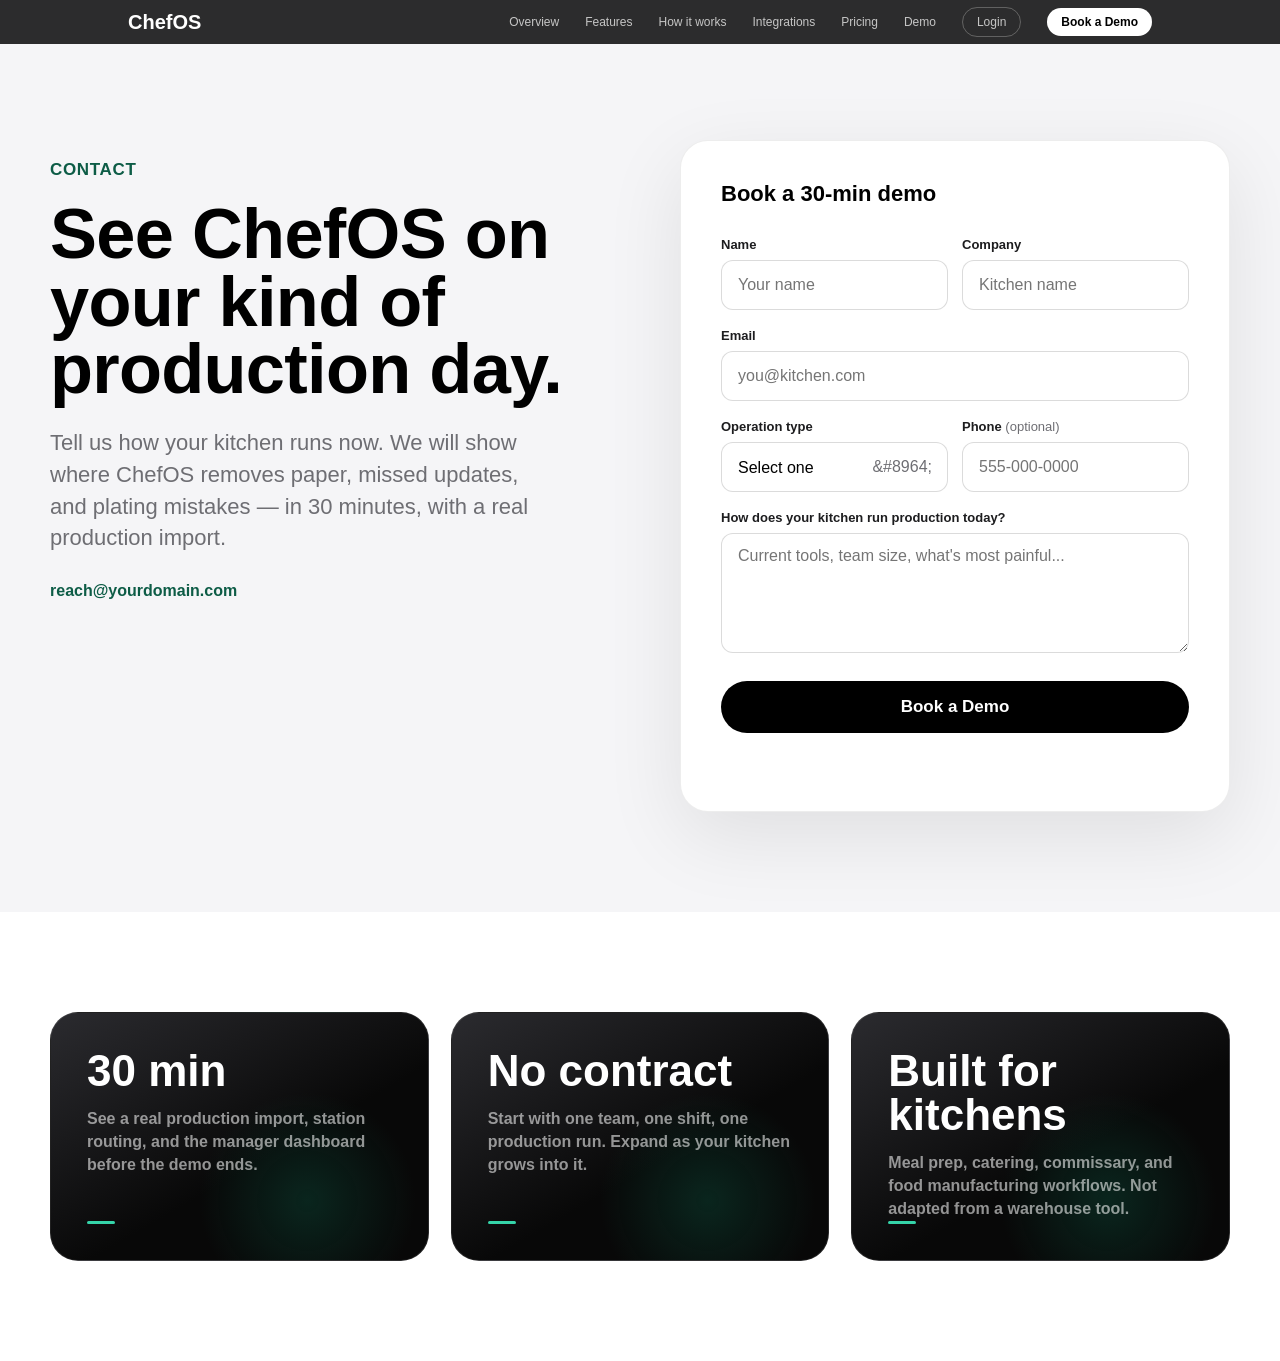
==== commit 02ca938d: "design: match ChefOS app theme (brand teal + warm neutrals) Align the marketing site with the app's " ====
--- a/contact.html
+++ b/contact.html
@@ -120,7 +120,7 @@
     .form-textarea:focus {
       outline: none;
       border-color: var(--color-teal);
-      box-shadow: 0 0 0 4px rgba(15,110,86,0.12);
+      box-shadow: 0 0 0 4px rgba(13,92,70,0.12);
     }
 
     .form-select-wrap { position: relative; }
@@ -182,7 +182,7 @@
       padding: 36px;
       border-radius: 28px;
       min-height: 220px;
-      background: radial-gradient(circle at 68% 76%, rgba(15,110,86,0.35), transparent 34%), linear-gradient(150deg, #2b2b2f, #080808 58%);
+      background: radial-gradient(circle at 68% 76%, rgba(13,92,70,0.35), transparent 34%), linear-gradient(150deg, #2b2b2f, #080808 58%);
       border: 1px solid rgba(255,255,255,0.10);
       color: #fff;
       display: flex;
@@ -228,7 +228,7 @@
   <nav class="site-nav" aria-label="Primary navigation">
     <div class="nav-inner">
       <a class="brand" href="index.html">ChefOS</a>
-      <button class="nav-toggle" type="button" aria-label="Open menu" aria-expanded="false"><span></span><span></span></button>
+      <button class="nav-toggle" type="button" aria-label="Open menu" aria-expanded="false"><span></span><span></span><span></span></button>
       <div class="nav-links">
         <a href="index.html">Overview</a>
         <a href="features.html">Features</a>
--- a/styles.css
+++ b/styles.css
@@ -4,10 +4,12 @@
 :root {
   --color-black: #000000;
   --color-white: #ffffff;
-  --color-teal: #0F6E56;
-  --color-teal-light: #E1F5EE;
-  --color-gray-apple: #f5f5f7;
-  --color-ink: #1d1d1f;
+  /* ChefOS app theme — deep forest-teal brand + warm neutrals.
+     Matches the app's brand-700 / brand-100 / warm-50 / warm-900. */
+  --color-teal: #0D5C46;
+  --color-teal-light: #D6EAE2;
+  --color-gray-apple: #F7F5F0;
+  --color-ink: #1C1A14;
   --scoop-red: #FF3B30;
   --scoop-green: #34C759;
   --scoop-black: #1C1C1E;
@@ -105,17 +107,40 @@
 
 .nav-toggle {
   display: none;
-  width: 36px; height: 36px;
+  width: 44px; height: 44px;
   border: 0;
+  cursor: pointer;
   color: #fff;
   background: transparent;
+  touch-action: manipulation;
+  -webkit-tap-highlight-color: transparent;
+  padding: 0;
+  flex-direction: column;
+  align-items: center;
+  justify-content: center;
+  gap: 5px;
+  border-radius: 8px;
 }
 
 .nav-toggle span {
   display: block;
-  width: 18px; height: 1px;
-  margin: 5px auto;
-  background: currentColor;
+  width: 22px; height: 2px;
+  background: #fff;
+  border-radius: 2px;
+  transition: transform 0.25s ease, opacity 0.2s ease, width 0.25s ease;
+  transform-origin: center;
+}
+
+/* × close state when menu is open */
+.nav-toggle[aria-expanded="true"] span:nth-child(1) {
+  transform: translateY(7px) rotate(45deg);
+}
+.nav-toggle[aria-expanded="true"] span:nth-child(2) {
+  opacity: 0;
+  width: 0;
+}
+.nav-toggle[aria-expanded="true"] span:nth-child(3) {
+  transform: translateY(-7px) rotate(-45deg);
 }
 
 
@@ -206,7 +231,7 @@
   padding-bottom: 0;
   color: #f5f5f7;
   background:
-    radial-gradient(ellipse 80% 50% at 50% 90%, rgba(15,110,86,0.46) 0%, transparent 70%),
+    radial-gradient(ellipse 80% 50% at 50% 90%, rgba(13,92,70,0.46) 0%, transparent 70%),
     radial-gradient(ellipse 60% 30% at 50% 14%, rgba(255,255,255,0.07) 0%, transparent 60%),
     #000;
   overflow: hidden;
@@ -291,7 +316,7 @@
   background: linear-gradient(160deg, #58585c 0%, #111 20%, #2a2a2e 80%, #060606 100%);
   box-shadow:
     0 90px 160px rgba(0,0,0,0.85),
-    0 0 130px rgba(15,110,86,0.38),
+    0 0 130px rgba(13,92,70,0.38),
     inset 0 1px 0 rgba(255,255,255,0.15);
 }
 
@@ -354,7 +379,7 @@
 }
 
 .app-nav-item.active {
-  background: rgba(15,110,86,0.28);
+  background: rgba(13,92,70,0.28);
   color: #35d4a9;
 }
 
@@ -409,7 +434,7 @@
 }
 
 .active-station {
-  background: rgba(15,110,86,0.22);
+  background: rgba(13,92,70,0.22);
   color: #fff;
 }
 
@@ -462,7 +487,7 @@
 
 .screen-main-pct {
   padding: 6px 14px;
-  background: rgba(15,110,86,0.22);
+  background: rgba(13,92,70,0.22);
   border: 1px solid rgba(53,212,169,0.3);
   border-radius: 999px;
   color: #35d4a9;
@@ -560,7 +585,7 @@
   height: 100%;
   width: var(--rp, 0%);
   border-radius: inherit;
-  background: linear-gradient(90deg, #0F6E56, #35d4a9);
+  background: linear-gradient(90deg, #0D5C46, #35d4a9);
   transition: width 1.4s ease;
 }
 
@@ -789,7 +814,7 @@
 
 .badge-live   { background: rgba(52,199,89,0.2);  color: #34C759; }
 .badge-red    { background: rgba(255,59,48,0.2);  color: #FF3B30; }
-.badge-teal   { background: rgba(15,110,86,0.28); color: #35d4a9; }
+.badge-teal   { background: rgba(13,92,70,0.28); color: #35d4a9; }
 
 
 /* ----- Station mockup ----- */
@@ -871,7 +896,7 @@
   height: 100%;
   width: var(--hpw, 0%);
   border-radius: inherit;
-  background: linear-gradient(90deg, #0F6E56, #35d4a9);
+  background: linear-gradient(90deg, #0D5C46, #35d4a9);
 }
 
 .hm-pct {
@@ -985,7 +1010,7 @@
   height: 100%;
   width: var(--dp, 0%);
   border-radius: inherit;
-  background: linear-gradient(90deg, #0F6E56, #35d4a9);
+  background: linear-gradient(90deg, #0D5C46, #35d4a9);
 }
 
 
@@ -1222,7 +1247,7 @@
   height: 100%;
   width: 0%;
   border-radius: inherit;
-  background: linear-gradient(90deg, #0F6E56, #35d4a9);
+  background: linear-gradient(90deg, #0D5C46, #35d4a9);
   transition: width 0.15s linear;
 }
 
@@ -1349,7 +1374,7 @@
   min-height: 640px;
   padding: clamp(32px, 6vw, 80px);
   background:
-    radial-gradient(ellipse 60% 50% at 80% 20%, rgba(15,110,86,0.20), transparent 50%),
+    radial-gradient(ellipse 60% 50% at 80% 20%, rgba(13,92,70,0.20), transparent 50%),
     linear-gradient(160deg, #fff, #e8e8ed);
   display: flex;
   flex-direction: column;
@@ -1465,7 +1490,7 @@
   overflow: hidden;
   padding: clamp(32px, 7vw, 88px);
   background:
-    radial-gradient(ellipse 60% 50% at 72% 26%, rgba(15,110,86,0.36), transparent 55%),
+    radial-gradient(ellipse 60% 50% at 72% 26%, rgba(13,92,70,0.36), transparent 55%),
     linear-gradient(160deg, #1a1a1e, #040404);
   border: 1px solid rgba(255,255,255,0.10);
 }
@@ -1544,7 +1569,7 @@
   height: 100%;
   width: 0;
   border-radius: inherit;
-  background: linear-gradient(90deg, #0F6E56, #35d4a9);
+  background: linear-gradient(90deg, #0D5C46, #35d4a9);
   transition: width 1.4s cubic-bezier(0.22, 1, 0.36, 1);
 }
 
@@ -1589,7 +1614,7 @@
   overflow: hidden;
   padding: clamp(32px, 6vw, 80px);
   background:
-    radial-gradient(ellipse 50% 60% at 20% 30%, rgba(15,110,86,0.12), transparent 55%),
+    radial-gradient(ellipse 50% 60% at 20% 30%, rgba(13,92,70,0.12), transparent 55%),
     linear-gradient(160deg, #fff, #eaeaef);
 }
 
@@ -1630,7 +1655,7 @@
 .pp-spinner {
   width: 14px; height: 14px;
   border-radius: 50%;
-  border: 2px solid rgba(15,110,86,0.2);
+  border: 2px solid rgba(13,92,70,0.2);
   border-top-color: var(--color-teal);
   animation: spin 0.9s linear infinite;
 }
@@ -1815,7 +1840,7 @@
   color: #fff;
   background:
     radial-gradient(ellipse 70% 50% at 50% 0%, rgba(255,255,255,0.14), transparent 55%),
-    linear-gradient(160deg, #0d7a60, #0F6E56 40%, #0a5c48);
+    linear-gradient(160deg, #117256, #0D5C46 40%, #0A4A38);
 }
 
 .apple-final-cta h2 {
@@ -1919,7 +1944,7 @@
 label { display: block; margin-bottom: 8px; font-size: 14px; font-weight: 700; }
 input,select,textarea { width: 100%; min-height: 50px; padding: 12px 14px; border: 1px solid rgba(0,0,0,0.14); border-radius: 14px; color: #000; background: #fff; font: inherit; transition: all 0.3s; }
 textarea { min-height: 130px; resize: vertical; }
-input:focus,select:focus,textarea:focus { outline: none; border-color: var(--color-teal); box-shadow: 0 0 0 4px rgba(15,110,86,0.14); }
+input:focus,select:focus,textarea:focus { outline: none; border-color: var(--color-teal); box-shadow: 0 0 0 4px rgba(13,92,70,0.14); }
 .form-message { margin-top: 14px; min-height: 24px; color: var(--color-teal); font-weight: 700; }
 .trust-panel { display: grid; gap: 18px; }
 .trust-card { padding: 30px; border-radius: 28px; color: #fff; background: #000; }
@@ -1941,7 +1966,7 @@
    RESPONSIVE — 900px
    ============================================================ */
 @media (max-width: 900px) {
-  .nav-toggle { display: block; }
+  .nav-toggle { display: flex; }
 
   .nav-links {
     position: fixed;
@@ -1950,12 +1975,21 @@
     align-content: start;
     gap: 0;
     padding: 26px;
-    background: rgba(0,0,0,0.96);
-    transform: translateY(-105%);
-    transition: transform 0.3s var(--ease);
+    background: rgba(0,0,0,0.97);
+    /* Hide reliably on iOS Safari — visibility+opacity is viewport-independent */
+    visibility: hidden;
+    opacity: 0;
+    pointer-events: none;
+    transform: translateY(-12px);
+    transition: opacity 0.25s ease, visibility 0.25s ease, transform 0.25s ease;
   }
 
-  .nav-links.open { transform: translateY(0); }
+  .nav-links.open {
+    visibility: visible;
+    opacity: 1;
+    pointer-events: auto;
+    transform: translateY(0);
+  }
 
   .nav-links a {
     padding: 18px 0;
@@ -1965,10 +1999,9 @@
 
   .nav-cta { justify-self: start; margin-top: 18px; padding: 12px 18px !important; font-size: 16px !important; }
 
-  .product-links a:not(.product-buy) { display: none; }
-  .product-title { font-size: 15px; }
-
-  .apple-hero { padding-top: 106px; min-height: 104svh; }
+  .product-nav { display: none; }
+
+  .apple-hero { padding-top: 54px; min-height: 104svh; }
   .apple-hero h1 { font-size: clamp(46px, 8vw, 76px); }
   .hero-sub { font-size: 22px; }
 
@@ -2005,12 +2038,12 @@
   .product-title { font-size: 14px; }
 
   /* --- Sub-page inner hero (features, pricing, contact, etc.) --- */
-  .inner-hero { padding: 110px 0 72px !important; }
+  .inner-hero { padding: 60px 0 72px !important; }
   .inner-hero h1 { font-size: clamp(38px, 8vw, 64px) !important; }
   .inner-hero .hero-sub { font-size: clamp(17px, 3vw, 22px) !important; }
 
   /* --- Contact page 2-col → 1-col --- */
-  .contact-hero { padding: 110px 0 72px !important; }
+  .contact-hero { padding: 60px 0 72px !important; }
   .contact-hero-layout { grid-template-columns: 1fr !important; gap: 40px !important; }
   .contact-h1 { font-size: clamp(34px, 7vw, 56px) !important; }
 
@@ -2123,7 +2156,7 @@
 
   /* --- Other-page utilities --- */
   .section { padding: 80px 0; }
-  .page-hero { padding: 120px 0 72px; }
+  .page-hero { padding: 68px 0 72px; }
   .stats-grid { grid-template-columns: repeat(2, 1fr); }
   .logo-grid { grid-template-columns: repeat(3, 1fr); }
   .quote-grid { grid-template-columns: 1fr; }
@@ -2143,13 +2176,10 @@
 @media (max-width: 560px) {
   /* --- Layout containers --- */
   .nav-inner,.container,.narrow { width: calc(100% - 28px); }
-  .product-nav-inner,.apple-hero-copy { width: calc(100% - 28px); }
-
-  /* --- Nav --- */
-  .product-title { font-size: 13px; max-width: 50vw; white-space: nowrap; overflow: hidden; text-overflow: ellipsis; }
+  .apple-hero-copy { width: calc(100% - 28px); }
 
   /* --- Hero --- */
-  .apple-hero { padding-top: 96px; }
+  .apple-hero { padding-top: 54px; }
   .apple-hero h1 { font-size: clamp(34px, 10vw, 48px); line-height: 1.02; }
   .apple-product-kicker { font-size: 15px; margin-bottom: 12px; }
   .hero-sub { font-size: clamp(16px, 4.5vw, 20px); margin-top: 16px; }
@@ -2264,7 +2294,7 @@
 
   /* --- Other page utilities --- */
   .section { padding: 64px 0; }
-  .page-hero { padding: 100px 0 56px; }
+  .page-hero { padding: 56px 0 56px; }
   .stats-grid { grid-template-columns: 1fr; }
   .logo-grid { grid-template-columns: repeat(2, 1fr); }
   .pricing-grid,.faq-grid,.integration-grid,.feature-detail-grid { grid-template-columns: 1fr; }
@@ -2277,12 +2307,12 @@
   .headline-md { font-size: clamp(26px, 7vw, 38px); }
 
   /* --- Sub-page inner hero (features, pricing, contact, etc.) --- */
-  .inner-hero { padding: 88px 0 48px !important; }
+  .inner-hero { padding: 56px 0 48px !important; }
   .inner-hero h1 { font-size: clamp(32px, 10vw, 52px) !important; }
   .inner-hero .hero-sub { font-size: clamp(16px, 4.5vw, 20px) !important; }
 
   /* --- Contact page --- */
-  .contact-hero { padding: 88px 0 48px !important; }
+  .contact-hero { padding: 56px 0 48px !important; }
   .contact-hero-layout { grid-template-columns: 1fr !important; gap: 28px !important; }
   .contact-h1 { font-size: clamp(28px, 9vw, 44px) !important; }
   .contact-sub { font-size: 16px !important; }
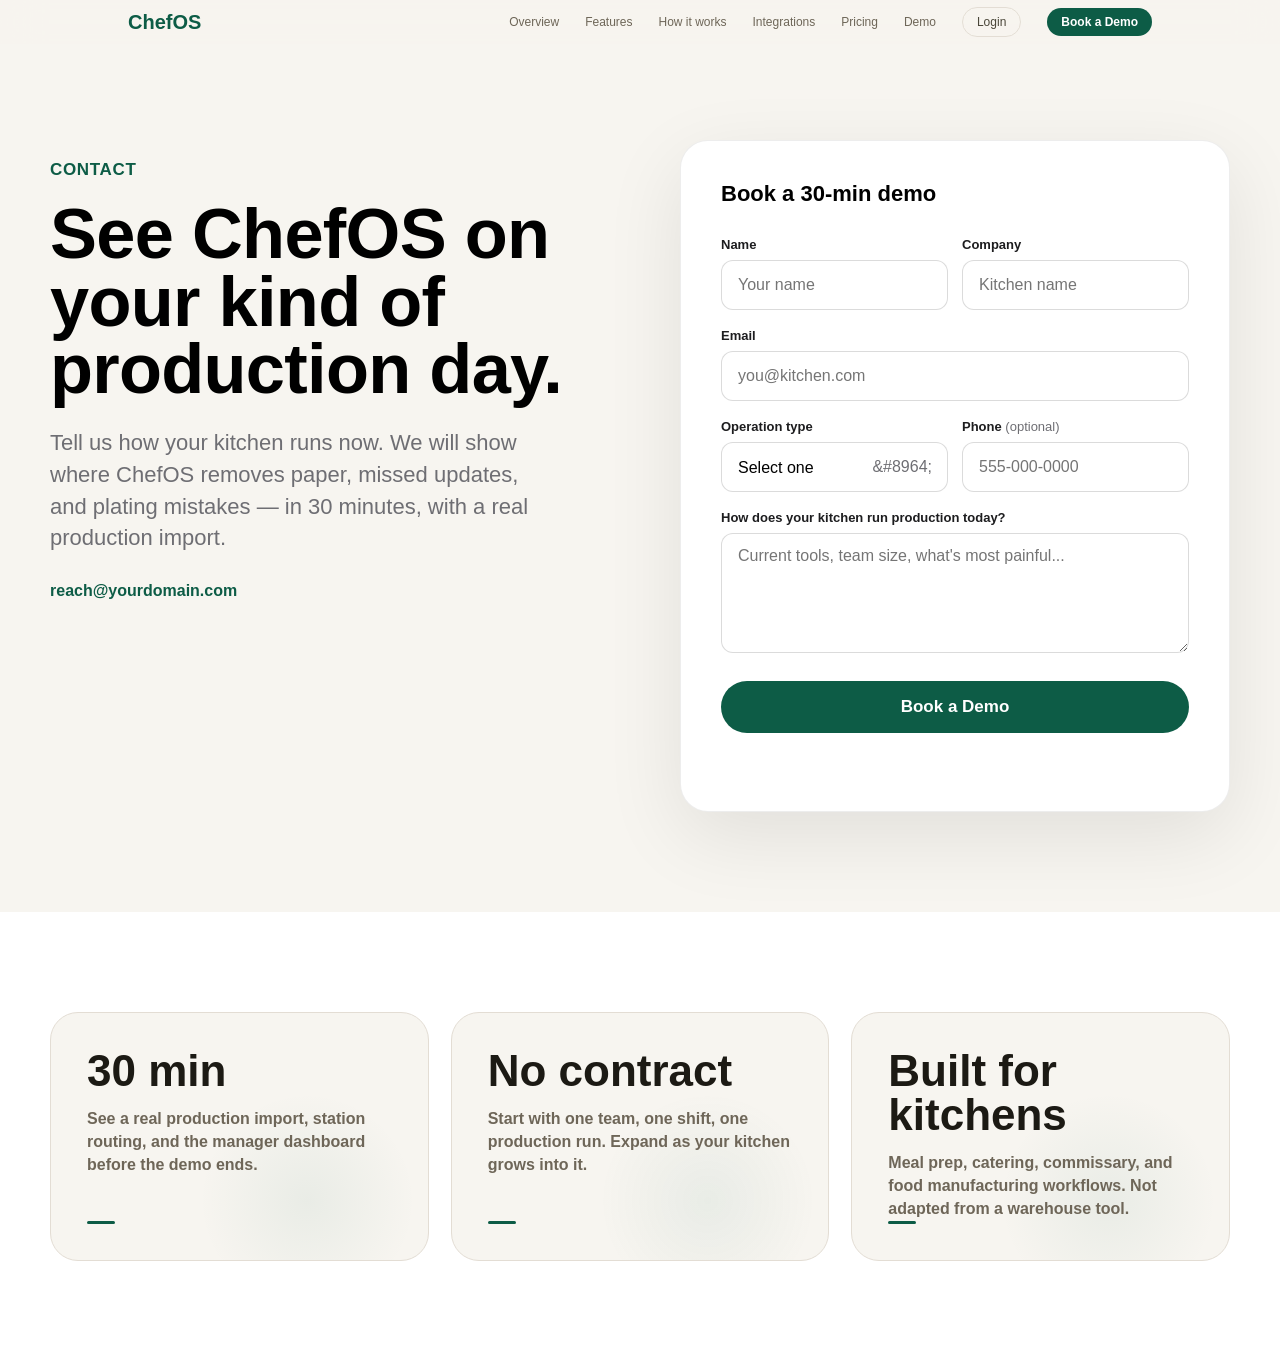
==== commit dc9ea2ab: "design: reskin all app mockups site-wide dark -> light Convert every remaining dark fake-app mockup " ====
--- a/contact.html
+++ b/contact.html
@@ -13,8 +13,8 @@
     /* ---- Contact hero — light, 2-col layout ---- */
     .contact-hero {
       padding: 140px 0 100px;
-      background: #f5f5f7;
-      color: #1d1d1f;
+      background: var(--color-gray-apple);
+      color: var(--color-text-muted);
     }
 
     .contact-hero-layout {
@@ -146,7 +146,7 @@
       padding: 16px 24px;
       border: none;
       border-radius: 999px;
-      background: #000;
+      background: var(--color-teal);
       color: #fff;
       font-family: inherit;
       font-size: 17px;
@@ -182,9 +182,9 @@
       padding: 36px;
       border-radius: 28px;
       min-height: 220px;
-      background: radial-gradient(circle at 68% 76%, rgba(13,92,70,0.35), transparent 34%), linear-gradient(150deg, #2b2b2f, #080808 58%);
-      border: 1px solid rgba(255,255,255,0.10);
-      color: #fff;
+      background: radial-gradient(circle at 68% 76%, rgba(13,92,70,0.06), transparent 34%), var(--color-gray-apple);
+      border: 1px solid #E3DDD4;
+      color: var(--color-ink);
       display: flex;
       flex-direction: column;
     }
@@ -192,7 +192,7 @@
     .trust-card-value {
       font-size: clamp(30px, 3.5vw, 44px);
       font-weight: 800;
-      color: #fff;
+      color: var(--color-ink);
       line-height: 1;
       margin: 0 0 14px;
     }
@@ -200,7 +200,7 @@
     .trust-card-label {
       font-size: 16px;
       font-weight: 600;
-      color: rgba(255,255,255,0.56);
+      color: var(--color-text-soft);
       line-height: 1.45;
       margin: 0;
     }
@@ -210,7 +210,7 @@
       width: 28px;
       height: 3px;
       border-radius: 999px;
-      background: #35d4a9;
+      background: var(--color-teal);
       margin: auto 0 0;
     }
 
--- a/styles.css
+++ b/styles.css
@@ -10,6 +10,8 @@
   --color-teal-light: #D6EAE2;
   --color-gray-apple: #F7F5F0;
   --color-ink: #1C1A14;
+  --color-text-muted: #4A4639;
+  --color-text-soft: #6E6658;
   --scoop-red: #FF3B30;
   --scoop-green: #34C759;
   --scoop-black: #1C1C1E;
@@ -31,7 +33,7 @@
   text-rendering: optimizeLegibility;
 }
 
-body.apple-home { background: #000; }
+body.apple-home { background: var(--color-gray-apple); }
 
 body.menu-open { overflow: hidden; }
 a { color: inherit; text-decoration: none; }
@@ -46,16 +48,18 @@
   top: 0; left: 0; right: 0;
   z-index: 100;
   height: 44px;
-  color: rgba(255,255,255,0.86);
-  background: rgba(0,0,0,0.82);
-  transition: background 0.3s var(--ease), border-color 0.3s var(--ease);
-}
-
-.site-nav.scrolled {
-  background: rgba(22,22,23,0.76);
+  color: var(--color-text-muted);
+  background: rgba(247,245,240,0.82);
   -webkit-backdrop-filter: saturate(180%) blur(20px);
   backdrop-filter: saturate(180%) blur(20px);
-  border-bottom: 1px solid rgba(255,255,255,0.12);
+  transition: background 0.3s var(--ease), border-color 0.3s var(--ease);
+}
+
+.site-nav.scrolled {
+  background: rgba(255,255,255,0.78);
+  -webkit-backdrop-filter: saturate(180%) blur(20px);
+  backdrop-filter: saturate(180%) blur(20px);
+  border-bottom: 1px solid rgba(0,0,0,0.08);
 }
 
 .nav-inner {
@@ -70,39 +74,39 @@
 .brand {
   font-size: 20px;
   font-weight: 700;
-  color: #fff;
+  color: var(--color-teal);
 }
 
 .nav-links {
   display: flex;
   align-items: center;
   gap: 26px;
-  color: rgba(255,255,255,0.72);
+  color: var(--color-text-soft);
   font-size: 12px;
 }
 
 .nav-links a { transition: color 0.2s; }
-.nav-links a:hover, .nav-links a.active { color: #fff; }
+.nav-links a:hover, .nav-links a.active { color: var(--color-teal); }
 
 .nav-cta {
   padding: 7px 14px;
-  color: #000 !important;
-  background: #fff;
+  color: #fff !important;
+  background: var(--color-teal);
   border-radius: 999px;
   font-weight: 600;
 }
 
 .nav-login {
   padding: 7px 14px;
-  color: rgba(255,255,255,0.72) !important;
-  border: 1px solid rgba(255,255,255,0.25);
+  color: var(--color-text-muted) !important;
+  border: 1px solid #E3DDD4;
   border-radius: 999px;
   font-weight: 500;
   transition: color 0.2s, border-color 0.2s;
 }
 .nav-login:hover {
-  color: #fff !important;
-  border-color: rgba(255,255,255,0.6);
+  color: var(--color-teal) !important;
+  border-color: var(--color-teal);
 }
 
 .nav-toggle {
@@ -110,7 +114,7 @@
   width: 44px; height: 44px;
   border: 0;
   cursor: pointer;
-  color: #fff;
+  color: var(--color-ink);
   background: transparent;
   touch-action: manipulation;
   -webkit-tap-highlight-color: transparent;
@@ -125,7 +129,7 @@
 .nav-toggle span {
   display: block;
   width: 22px; height: 2px;
-  background: #fff;
+  background: var(--color-ink);
   border-radius: 2px;
   transition: transform 0.25s ease, opacity 0.2s ease, width 0.25s ease;
   transform-origin: center;
@@ -152,11 +156,11 @@
   top: 44px; left: 0; right: 0;
   z-index: 90;
   height: 52px;
-  color: rgba(255,255,255,0.88);
-  background: rgba(22,22,23,0.72);
+  color: var(--color-text-muted);
+  background: rgba(255,255,255,0.72);
   -webkit-backdrop-filter: saturate(180%) blur(20px);
   backdrop-filter: saturate(180%) blur(20px);
-  border-bottom: 1px solid rgba(255,255,255,0.14);
+  border-bottom: 1px solid rgba(0,0,0,0.08);
 }
 
 .product-nav-inner {
@@ -171,7 +175,7 @@
 .product-title {
   font-size: 17px;
   font-weight: 700;
-  color: #fff;
+  color: var(--color-teal);
 }
 
 .product-links {
@@ -179,11 +183,11 @@
   align-items: center;
   gap: 22px;
   font-size: 12px;
-  color: rgba(255,255,255,0.72);
+  color: var(--color-text-soft);
 }
 
 .product-links a { transition: color 0.2s; }
-.product-links a:hover { color: #fff; }
+.product-links a:hover { color: var(--color-teal); }
 
 .product-buy {
   padding: 5px 14px;
@@ -229,11 +233,10 @@
 .apple-hero {
   padding-top: 130px;
   padding-bottom: 0;
-  color: #f5f5f7;
+  color: var(--color-ink);
   background:
-    radial-gradient(ellipse 80% 50% at 50% 90%, rgba(13,92,70,0.46) 0%, transparent 70%),
-    radial-gradient(ellipse 60% 30% at 50% 14%, rgba(255,255,255,0.07) 0%, transparent 60%),
-    #000;
+    radial-gradient(ellipse 80% 50% at 50% 92%, rgba(13,92,70,0.08) 0%, transparent 68%),
+    var(--color-gray-apple);
   overflow: hidden;
   display: flex;
   flex-direction: column;
@@ -248,7 +251,7 @@
 
 .apple-product-kicker {
   margin: 0 0 18px;
-  color: rgba(245,245,247,0.68);
+  color: var(--color-teal);
   font-size: 21px;
   font-weight: 700;
   letter-spacing: 0.01em;
@@ -260,13 +263,13 @@
   line-height: 0.92;
   font-weight: 800;
   letter-spacing: -0.02em;
-  color: #fff;
+  color: var(--color-ink);
 }
 
 .hero-sub {
   max-width: 800px;
   margin: 28px auto 0;
-  color: rgba(245,245,247,0.80);
+  color: var(--color-text-muted, #4A4639);
   font-size: clamp(22px, 2.8vw, 32px);
   line-height: 1.18;
   font-weight: 400;
@@ -283,7 +286,7 @@
 }
 
 .apple-hero-actions a {
-  color: #2997ff;
+  color: var(--color-teal);
   transition: opacity 0.2s;
 }
 
@@ -336,8 +339,8 @@
 .screen-ui {
   overflow: hidden;
   border-radius: 20px;
-  background: #0e0f10;
-  border: 1px solid rgba(255,255,255,0.10);
+  background: var(--color-gray-apple);
+  border: 1px solid #E3DDD4;
   display: flex;
   flex-direction: column;
 }
@@ -349,15 +352,15 @@
   gap: 0;
   padding: 0 20px;
   height: 48px;
-  background: #141517;
-  border-bottom: 1px solid rgba(255,255,255,0.08);
+  background: #fff;
+  border-bottom: 1px solid #EDE9E1;
   flex-shrink: 0;
 }
 
 .app-logo {
   font-size: 16px;
   font-weight: 800;
-  color: #fff;
+  color: var(--color-teal);
   letter-spacing: 0.03em;
   margin-right: 28px;
 }
@@ -373,14 +376,14 @@
   border-radius: 8px;
   font-size: 13px;
   font-weight: 500;
-  color: rgba(255,255,255,0.52);
+  color: var(--color-text-soft);
   cursor: pointer;
   transition: all 0.2s;
 }
 
 .app-nav-item.active {
-  background: rgba(13,92,70,0.28);
-  color: #35d4a9;
+  background: var(--color-teal-light);
+  color: var(--color-teal);
 }
 
 .app-topbar-right {
@@ -390,8 +393,8 @@
 .app-run-badge {
   padding: 4px 10px;
   border-radius: 999px;
-  background: rgba(52,199,89,0.16);
-  color: #34C759;
+  background: rgba(45,125,42,0.12);
+  color: #2D7D2A;
   font-size: 12px;
   font-weight: 700;
 }
@@ -406,14 +409,14 @@
 /* Sidebar */
 .screen-sidebar {
   padding: 22px 14px;
-  background: rgba(255,255,255,0.04);
-  border-right: 1px solid rgba(255,255,255,0.07);
+  background: #fff;
+  border-right: 1px solid #EDE9E1;
 }
 
 .sidebar-label {
   padding: 0 10px;
   margin-bottom: 10px;
-  color: rgba(255,255,255,0.36);
+  color: var(--color-text-soft);
   font-size: 11px;
   font-weight: 700;
   letter-spacing: 0.08em;
@@ -429,13 +432,13 @@
   margin-bottom: 4px;
   font-size: 13px;
   font-weight: 500;
-  color: rgba(255,255,255,0.60);
+  color: var(--color-text-muted);
   transition: background 0.2s;
 }
 
 .active-station {
-  background: rgba(13,92,70,0.22);
-  color: #fff;
+  background: var(--color-teal-light);
+  color: var(--color-ink);
 }
 
 .station-dot {
@@ -447,13 +450,13 @@
 .dot-green { background: #34C759; }
 .dot-amber { background: #FF9F0A; }
 .dot-orange { background: #FF6B00; }
-.dot-gray { background: rgba(255,255,255,0.28); }
+.dot-gray { background: #B8B0A0; }
 .dot-blue { background: #007AFF; }
 .dot-red { background: #FF3B30; }
 
 .station-name-text { flex: 1; font-size: 13px; }
-.station-pct { font-size: 11px; color: rgba(255,255,255,0.42); font-weight: 600; }
-.active-station .station-pct { color: #35d4a9; }
+.station-pct { font-size: 11px; color: var(--color-text-soft); font-weight: 600; }
+.active-station .station-pct { color: var(--color-teal); }
 
 /* Main screen area */
 .screen-main {
@@ -470,7 +473,7 @@
 }
 
 .screen-main-label {
-  color: rgba(255,255,255,0.46);
+  color: var(--color-text-soft);
   font-size: 12px;
   font-weight: 600;
   text-transform: uppercase;
@@ -479,7 +482,7 @@
 }
 
 .screen-main-title {
-  color: #fff;
+  color: var(--color-ink);
   font-size: clamp(20px, 3vw, 28px);
   font-weight: 700;
   line-height: 1;
@@ -487,10 +490,10 @@
 
 .screen-main-pct {
   padding: 6px 14px;
-  background: rgba(13,92,70,0.22);
-  border: 1px solid rgba(53,212,169,0.3);
+  background: var(--color-teal-light);
+  border: 1px solid #C2E0D6;
   border-radius: 999px;
-  color: #35d4a9;
+  color: var(--color-teal);
   font-size: 13px;
   font-weight: 700;
 }
@@ -510,14 +513,14 @@
   gap: 16px;
   padding: 12px 16px;
   border-radius: 12px;
-  background: rgba(255,255,255,0.05);
-  border: 1px solid rgba(255,255,255,0.07);
+  background: #fff;
+  border: 1px solid #EDE9E1;
   transition: background 0.2s;
 }
 
 .shortage-recipe-row {
-  background: rgba(255,59,48,0.08);
-  border-color: rgba(255,59,48,0.22);
+  background: rgba(192,57,43,0.06);
+  border-color: rgba(192,57,43,0.20);
 }
 
 .recipe-row-left {
@@ -536,16 +539,16 @@
   letter-spacing: 0.03em;
 }
 
-.tag-protein { background: rgba(52,199,89,0.2); color: #34C759; }
-.tag-carb    { background: rgba(255,159,10,0.2); color: #FF9F0A; }
-.tag-veg     { background: rgba(0,122,255,0.2);  color: #007AFF; }
-.tag-sauce   { background: rgba(175,82,222,0.2); color: #AF52DE; }
-.tag-pack    { background: rgba(255,255,255,0.1); color: rgba(255,255,255,0.6); }
+.tag-protein { background: rgba(45,125,42,0.14); color: #2D7D2A; }
+.tag-carb    { background: rgba(180,83,9,0.14); color: #B45309; }
+.tag-veg     { background: rgba(29,78,216,0.12);  color: #1D4ED8; }
+.tag-sauce   { background: rgba(124,58,237,0.12); color: #7C3AED; }
+.tag-pack    { background: #EDE9E1; color: var(--color-text-soft); }
 
 .recipe-info { min-width: 0; }
 
 .recipe-name {
-  color: #fff;
+  color: var(--color-ink);
   font-size: 14px;
   font-weight: 600;
   white-space: nowrap;
@@ -554,13 +557,13 @@
 }
 
 .recipe-qty {
-  color: rgba(255,255,255,0.44);
+  color: var(--color-text-soft);
   font-size: 12px;
   margin-top: 2px;
 }
 
 .shortage-flag {
-  color: #FF3B30;
+  color: #C0392B;
   font-size: 12px;
   font-weight: 700;
   margin-left: 8px;
@@ -577,7 +580,7 @@
   width: 100px;
   height: 5px;
   border-radius: 999px;
-  background: rgba(255,255,255,0.12);
+  background: #EDE9E1;
   overflow: hidden;
 }
 
@@ -585,7 +588,7 @@
   height: 100%;
   width: var(--rp, 0%);
   border-radius: inherit;
-  background: linear-gradient(90deg, #0D5C46, #35d4a9);
+  background: linear-gradient(90deg, #0D5C46, #117256);
   transition: width 1.4s ease;
 }
 
@@ -597,10 +600,10 @@
   white-space: nowrap;
 }
 
-.status-complete   { background: rgba(52,199,89,0.2);   color: #34C759; }
-.status-inprogress { background: rgba(255,159,10,0.2);  color: #FF9F0A; }
-.status-notstarted { background: rgba(255,255,255,0.08); color: rgba(255,255,255,0.44); }
-.status-shortage   { background: rgba(255,59,48,0.2);   color: #FF3B30; }
+.status-complete   { background: rgba(45,125,42,0.14);  color: #2D7D2A; }
+.status-inprogress { background: rgba(180,83,9,0.14);   color: #B45309; }
+.status-notstarted { background: #EDE9E1;               color: var(--color-text-soft); }
+.status-shortage   { background: rgba(192,57,43,0.14);  color: #C0392B; }
 
 /* Bottom stat strip */
 .screen-stat-strip {
@@ -608,14 +611,14 @@
   gap: 0;
   margin-top: 14px;
   padding: 14px 0 4px;
-  border-top: 1px solid rgba(255,255,255,0.08);
+  border-top: 1px solid #EDE9E1;
 }
 
 .screen-stat {
   flex: 1;
   text-align: center;
   padding: 0 8px;
-  border-right: 1px solid rgba(255,255,255,0.08);
+  border-right: 1px solid #EDE9E1;
 }
 
 .screen-stat:last-child { border-right: none; }
@@ -623,15 +626,15 @@
 .screen-stat-value {
   font-size: clamp(18px, 2.2vw, 26px);
   font-weight: 800;
-  color: #fff;
+  color: var(--color-ink);
   line-height: 1;
 }
 
-.stat-red { color: #FF3B30; }
+.stat-red { color: #C0392B; }
 
 .screen-stat-label {
   font-size: 11px;
-  color: rgba(255,255,255,0.4);
+  color: var(--color-text-soft);
   margin-top: 4px;
   font-weight: 600;
 }
@@ -696,7 +699,7 @@
 
 .apple-stat-row strong {
   display: block;
-  color: #000;
+  color: var(--color-ink);
   font-size: clamp(56px, 7vw, 96px);
   line-height: 0.88;
   font-weight: 800;
@@ -705,7 +708,7 @@
 .apple-stat-row span {
   display: block;
   margin-top: 22px;
-  color: #6e6e73;
+  color: var(--color-text-soft);
   font-size: 19px;
   line-height: 1.36;
   font-weight: 600;
@@ -717,8 +720,8 @@
    ============================================================ */
 .apple-highlights {
   padding: 130px 0 120px;
-  color: #f5f5f7;
-  background: #000;
+  color: var(--color-ink);
+  background: var(--color-white);
 }
 
 .apple-highlights h2 {
@@ -727,7 +730,7 @@
   line-height: 0.96;
   font-weight: 800;
   letter-spacing: -0.01em;
-  color: #fff;
+  color: var(--color-ink);
 }
 
 .apple-highlight-strip {
@@ -748,8 +751,9 @@
   padding: 0;
   border-radius: 28px;
   scroll-snap-align: start;
-  background: linear-gradient(160deg, #242428 0%, #0a0a0c 60%);
-  box-shadow: 0 28px 80px rgba(0,0,0,0.6);
+  background: #fff;
+  border: 1px solid #EDE9E1;
+  box-shadow: 0 28px 80px rgba(0,0,0,0.10);
   display: flex;
   flex-direction: column;
   overflow: hidden;
@@ -762,7 +766,7 @@
 
 .highlight-card-top h3 {
   margin: 0 0 6px;
-  color: #fff;
+  color: var(--color-ink);
   font-size: 25px;
   line-height: 1.1;
   font-weight: 700;
@@ -771,7 +775,7 @@
 
 .highlight-card-top p {
   margin: 0;
-  color: rgba(255,255,255,0.44);
+  color: var(--color-text-soft);
   font-size: 13px;
   font-weight: 700;
   text-transform: uppercase;
@@ -783,8 +787,8 @@
   flex: 1;
   margin: 0 16px 16px;
   border-radius: 18px;
-  background: #141518;
-  border: 1px solid rgba(255,255,255,0.10);
+  background: var(--color-gray-apple);
+  border: 1px solid #EDE9E1;
   overflow: hidden;
   display: flex;
   flex-direction: column;
@@ -795,14 +799,14 @@
   align-items: center;
   justify-content: space-between;
   padding: 12px 16px;
-  border-bottom: 1px solid rgba(255,255,255,0.07);
-  background: rgba(255,255,255,0.04);
+  border-bottom: 1px solid #EDE9E1;
+  background: #fff;
 }
 
 .hm-title {
   font-size: 13px;
   font-weight: 700;
-  color: #fff;
+  color: var(--color-ink);
 }
 
 .hm-badge {
@@ -812,9 +816,9 @@
   font-weight: 700;
 }
 
-.badge-live   { background: rgba(52,199,89,0.2);  color: #34C759; }
-.badge-red    { background: rgba(255,59,48,0.2);  color: #FF3B30; }
-.badge-teal   { background: rgba(13,92,70,0.28); color: #35d4a9; }
+.badge-live   { background: rgba(45,125,42,0.14);  color: #2D7D2A; }
+.badge-red    { background: rgba(192,57,43,0.14);  color: #C0392B; }
+.badge-teal   { background: var(--color-teal-light); color: var(--color-teal); }
 
 
 /* ----- Station mockup ----- */
@@ -823,7 +827,7 @@
   align-items: center;
   justify-content: space-between;
   padding: 11px 16px;
-  border-bottom: 1px solid rgba(255,255,255,0.05);
+  border-bottom: 1px solid #EDE9E1;
   gap: 10px;
 }
 
@@ -836,8 +840,8 @@
 .hm-check {
   width: 22px; height: 22px;
   border-radius: 50%;
-  background: rgba(52,199,89,0.22);
-  color: #34C759;
+  background: rgba(45,125,42,0.14);
+  color: #2D7D2A;
   display: flex;
   align-items: center;
   justify-content: center;
@@ -848,17 +852,17 @@
 
 .hm-dot { width: 10px; height: 10px; border-radius: 50%; flex-shrink: 0; }
 .dot-amber-sm { background: #FF9F0A; }
-.dot-gray-sm  { background: rgba(255,255,255,0.22); }
+.dot-gray-sm  { background: #B8B0A0; }
 
 .hm-recipe-name {
   font-size: 13px;
   font-weight: 600;
-  color: #fff;
+  color: var(--color-ink);
 }
 
 .hm-recipe-meta {
   font-size: 11px;
-  color: rgba(255,255,255,0.4);
+  color: var(--color-text-soft);
   margin-top: 1px;
 }
 
@@ -870,9 +874,9 @@
   flex-shrink: 0;
 }
 
-.s-complete   { background: rgba(52,199,89,0.2);  color: #34C759; }
-.s-inprogress { background: rgba(255,159,10,0.2); color: #FF9F0A; }
-.s-notstarted { background: rgba(255,255,255,0.06); color: rgba(255,255,255,0.38); }
+.s-complete   { background: rgba(45,125,42,0.14);  color: #2D7D2A; }
+.s-inprogress { background: rgba(180,83,9,0.14); color: #B45309; }
+.s-notstarted { background: #F7F5F0; color: var(--color-text-soft); }
 
 .hm-progress-footer {
   display: flex;
@@ -880,15 +884,15 @@
   gap: 12px;
   padding: 12px 16px;
   margin-top: auto;
-  background: rgba(255,255,255,0.03);
-  border-top: 1px solid rgba(255,255,255,0.06);
+  background: #fff;
+  border-top: 1px solid #EDE9E1;
 }
 
 .hm-pfbar {
   flex: 1;
   height: 5px;
   border-radius: 999px;
-  background: rgba(255,255,255,0.1);
+  background: #EDE9E1;
   overflow: hidden;
 }
 
@@ -896,13 +900,13 @@
   height: 100%;
   width: var(--hpw, 0%);
   border-radius: inherit;
-  background: linear-gradient(90deg, #0D5C46, #35d4a9);
+  background: linear-gradient(90deg, #0D5C46, #117256);
 }
 
 .hm-pct {
   font-size: 12px;
   font-weight: 700;
-  color: #35d4a9;
+  color: var(--color-teal);
 }
 
 
@@ -937,13 +941,13 @@
 
 .ring-track {
   fill: none;
-  stroke: rgba(255,255,255,0.1);
+  stroke: #EDE9E1;
   stroke-width: 4;
 }
 
 .ring-arc {
   fill: none;
-  stroke: #35d4a9;
+  stroke: var(--color-teal);
   stroke-width: 4;
   stroke-linecap: round;
   stroke-dasharray: 113;
@@ -951,8 +955,8 @@
   transition: stroke-dashoffset 1.4s ease;
 }
 
-.ring-arc-red { stroke: #FF3B30; }
-.ring-arc-dim { stroke: rgba(53,212,169,0.44); }
+.ring-arc-red { stroke: #C0392B; }
+.ring-arc-dim { stroke: rgba(13,92,70,0.44); }
 
 .ring-pct {
   position: absolute;
@@ -960,32 +964,32 @@
   transform: translate(-50%,-50%);
   font-size: 10px;
   font-weight: 800;
-  color: #fff;
-}
-
-.ring-pct-red { color: #FF3B30; }
+  color: var(--color-ink);
+}
+
+.ring-pct-red { color: #C0392B; }
 
 .ring-alert-dot {
   position: absolute;
   top: 2px; right: 2px;
   width: 10px; height: 10px;
   border-radius: 50%;
-  background: #FF3B30;
-  border: 2px solid #141518;
+  background: #C0392B;
+  border: 2px solid var(--color-gray-apple);
 }
 
 .ring-label {
   font-size: 10px;
   font-weight: 600;
-  color: rgba(255,255,255,0.52);
+  color: var(--color-text-soft);
   text-align: center;
 }
 
-.ring-label-red { color: #FF3B30; }
+.ring-label-red { color: #C0392B; }
 
 .dash-overall-bar {
   padding: 8px 16px 14px;
-  border-top: 1px solid rgba(255,255,255,0.06);
+  border-top: 1px solid #EDE9E1;
 }
 
 .dash-overall-label {
@@ -993,16 +997,16 @@
   justify-content: space-between;
   font-size: 11px;
   font-weight: 700;
-  color: rgba(255,255,255,0.52);
+  color: var(--color-text-soft);
   margin-bottom: 6px;
 }
 
-.dash-overall-label span { color: #35d4a9; }
+.dash-overall-label span { color: var(--color-teal); }
 
 .dash-overall-track {
   height: 6px;
   border-radius: 999px;
-  background: rgba(255,255,255,0.1);
+  background: #EDE9E1;
   overflow: hidden;
 }
 
@@ -1010,7 +1014,7 @@
   height: 100%;
   width: var(--dp, 0%);
   border-radius: inherit;
-  background: linear-gradient(90deg, #0D5C46, #35d4a9);
+  background: linear-gradient(90deg, #0D5C46, #117256);
 }
 
 
@@ -1019,13 +1023,13 @@
   margin: 12px 14px 8px;
   padding: 13px 14px;
   border-radius: 12px;
-  background: rgba(255,59,48,0.10);
-  border: 1px solid rgba(255,59,48,0.28);
+  background: rgba(192,57,43,0.10);
+  border: 1px solid rgba(192,57,43,0.28);
 }
 
 .shortage-card-minor {
-  background: rgba(255,159,10,0.08);
-  border-color: rgba(255,159,10,0.22);
+  background: rgba(180,83,9,0.08);
+  border-color: rgba(180,83,9,0.22);
 }
 
 .shortage-top {
@@ -1037,8 +1041,8 @@
 .shortage-icon {
   width: 28px; height: 28px;
   border-radius: 50%;
-  background: rgba(255,59,48,0.22);
-  color: #FF3B30;
+  background: rgba(192,57,43,0.14);
+  color: #C0392B;
   font-weight: 900;
   font-size: 15px;
   display: flex;
@@ -1048,8 +1052,8 @@
 }
 
 .shortage-icon-warn {
-  background: rgba(255,159,10,0.22);
-  color: #FF9F0A;
+  background: rgba(180,83,9,0.14);
+  color: #B45309;
 }
 
 .shortage-text { flex: 1; }
@@ -1057,20 +1061,20 @@
 .shortage-item-name {
   font-size: 13px;
   font-weight: 700;
-  color: #fff;
+  color: var(--color-ink);
 }
 
 .shortage-item-qty {
   font-size: 11px;
-  color: rgba(255,255,255,0.48);
+  color: var(--color-text-soft);
   margin-top: 2px;
 }
 
 .shortage-label {
   padding: 3px 8px;
   border-radius: 4px;
-  background: rgba(255,59,48,0.22);
-  color: #FF3B30;
+  background: rgba(192,57,43,0.14);
+  color: #C0392B;
   font-size: 10px;
   font-weight: 800;
   letter-spacing: 0.06em;
@@ -1078,8 +1082,8 @@
 }
 
 .shortage-label-warn {
-  background: rgba(255,159,10,0.22);
-  color: #FF9F0A;
+  background: rgba(180,83,9,0.14);
+  color: #B45309;
 }
 
 .shortage-actions {
@@ -1098,13 +1102,14 @@
 }
 
 .sh-btn-primary {
-  background: #FF3B30;
+  background: #C0392B;
   color: #fff;
 }
 
 .sh-btn-ghost {
-  background: rgba(255,255,255,0.08);
-  color: rgba(255,255,255,0.72);
+  background: #F7F5F0;
+  color: var(--color-text-muted);
+  border: 1px solid #EDE9E1;
 }
 
 .shortage-ok-row {
@@ -1113,13 +1118,13 @@
   gap: 8px;
   padding: 10px 14px 14px;
   font-size: 12px;
-  color: rgba(255,255,255,0.4);
+  color: var(--color-text-soft);
 }
 
 .ok-dot {
   width: 8px; height: 8px;
   border-radius: 50%;
-  background: #34C759;
+  background: #2D7D2A;
   flex-shrink: 0;
 }
 
@@ -1130,7 +1135,7 @@
   align-items: center;
   gap: 12px;
   padding: 11px 16px;
-  border-bottom: 1px solid rgba(255,255,255,0.05);
+  border-bottom: 1px solid #EDE9E1;
   opacity: 0;
   transform: translateX(-8px);
   transition: opacity 0.5s ease var(--delay, 0s), transform 0.5s ease var(--delay, 0s);
@@ -1145,12 +1150,12 @@
   width: 16px; height: 16px;
   border-radius: 50%;
   flex-shrink: 0;
-  box-shadow: 0 0 0 3px rgba(255,255,255,0.08);
+  box-shadow: 0 0 0 3px rgba(0,0,0,0.05);
 }
 
 .sdot-red   { background: #FF3B30; }
 .sdot-green { background: #34C759; }
-.sdot-black { background: #3a3a3c; border: 1px solid rgba(255,255,255,0.15); }
+.sdot-black { background: #1C1C1E; border: 1px solid rgba(0,0,0,0.15); }
 .sdot-blue  { background: #007AFF; }
 
 .sdot-sm { width: 11px; height: 11px; }
@@ -1159,13 +1164,13 @@
   flex: 1;
   font-size: 13px;
   font-weight: 600;
-  color: #fff;
+  color: var(--color-ink);
 }
 
 .plating-amount {
   font-size: 12px;
   font-weight: 700;
-  color: rgba(255,255,255,0.5);
+  color: var(--color-text-soft);
 }
 
 .plating-legend {
@@ -1173,7 +1178,7 @@
   justify-content: space-around;
   padding: 10px 14px 14px;
   margin-top: auto;
-  border-top: 1px solid rgba(255,255,255,0.06);
+  border-top: 1px solid #EDE9E1;
 }
 
 .plating-legend span {
@@ -1182,7 +1187,7 @@
   gap: 5px;
   font-size: 11px;
   font-weight: 700;
-  color: rgba(255,255,255,0.44);
+  color: var(--color-text-soft);
 }
 
 
@@ -1207,8 +1212,8 @@
 .import-spinner {
   width: 36px; height: 36px;
   border-radius: 50%;
-  border: 3px solid rgba(255,255,255,0.14);
-  border-top-color: #35d4a9;
+  border: 3px solid #EDE9E1;
+  border-top-color: var(--color-teal);
   animation: spin 0.9s linear infinite;
 }
 
@@ -1217,14 +1222,14 @@
 .import-status-text {
   font-size: 14px;
   font-weight: 700;
-  color: #fff;
-}
-
-.import-text-done { color: #34C759; }
+  color: var(--color-ink);
+}
+
+.import-text-done { color: #2D7D2A; }
 
 .import-sub {
   font-size: 11px;
-  color: rgba(255,255,255,0.44);
+  color: var(--color-text-soft);
 }
 
 .import-progress-wrap {
@@ -1239,7 +1244,7 @@
   flex: 1;
   height: 5px;
   border-radius: 999px;
-  background: rgba(255,255,255,0.1);
+  background: #EDE9E1;
   overflow: hidden;
 }
 
@@ -1247,22 +1252,22 @@
   height: 100%;
   width: 0%;
   border-radius: inherit;
-  background: linear-gradient(90deg, #0D5C46, #35d4a9);
+  background: linear-gradient(90deg, #0D5C46, #117256);
   transition: width 0.15s linear;
 }
 
 .import-progress-pct {
   font-size: 11px;
   font-weight: 700;
-  color: #35d4a9;
+  color: var(--color-teal);
   min-width: 30px;
 }
 
 .import-check {
   width: 48px; height: 48px;
   border-radius: 50%;
-  background: rgba(52,199,89,0.2);
-  color: #34C759;
+  background: rgba(45,125,42,0.14);
+  color: #2D7D2A;
   font-size: 22px;
   display: flex;
   align-items: center;
@@ -1272,17 +1277,17 @@
 .import-count {
   font-size: 22px;
   font-weight: 800;
-  color: #fff;
+  color: var(--color-ink);
   line-height: 1;
 }
 
 .import-count-num {
-  color: #35d4a9;
+  color: var(--color-teal);
 }
 
 .import-updated {
   font-size: 12px;
-  color: rgba(255,255,255,0.5);
+  color: var(--color-text-soft);
 }
 
 .import-detail-rows {
@@ -1296,10 +1301,11 @@
   gap: 8px;
   padding: 6px 12px;
   border-radius: 8px;
-  background: rgba(255,255,255,0.05);
+  background: #fff;
+  border: 1px solid #EDE9E1;
   margin-bottom: 4px;
   font-size: 12px;
-  color: rgba(255,255,255,0.6);
+  color: var(--color-text-muted);
 }
 
 .idr-dot { width: 8px; height: 8px; border-radius: 50%; flex-shrink: 0; }
@@ -1319,8 +1325,8 @@
 }
 
 .dark-feature {
-  color: #f5f5f7;
-  background: #000;
+  color: var(--color-ink);
+  background: var(--color-white);
 }
 
 .feature-lockup {
@@ -1336,7 +1342,7 @@
 
 .eyebrow-light {
   margin: 0 0 16px;
-  color: rgba(245,245,247,0.65);
+  color: var(--color-text-soft);
   font-size: 21px;
   font-weight: 800;
 }
@@ -1356,11 +1362,11 @@
   font-size: clamp(22px, 2.8vw, 32px);
   line-height: 1.18;
   font-weight: 600;
-  color: #6e6e73;
+  color: var(--color-text-soft);
 }
 
 .dark-feature .feature-lockup span {
-  color: rgba(245,245,247,0.68);
+  color: var(--color-text-soft);
 }
 
 /* Plating cinema */
@@ -1374,8 +1380,8 @@
   min-height: 640px;
   padding: clamp(32px, 6vw, 80px);
   background:
-    radial-gradient(ellipse 60% 50% at 80% 20%, rgba(13,92,70,0.20), transparent 50%),
-    linear-gradient(160deg, #fff, #e8e8ed);
+    radial-gradient(ellipse 60% 50% at 80% 20%, rgba(13,92,70,0.06), transparent 50%),
+    var(--color-gray-apple);
   display: flex;
   flex-direction: column;
   align-items: center;
@@ -1386,9 +1392,9 @@
   max-width: 700px;
   padding: clamp(24px, 4vw, 44px);
   border-radius: 28px;
-  background: rgba(255,255,255,0.92);
-  border: 1px solid rgba(0,0,0,0.08);
-  box-shadow: 0 32px 100px rgba(0,0,0,0.14);
+  background: #fff;
+  border: 1px solid #EDE9E1;
+  box-shadow: 0 32px 100px rgba(0,0,0,0.10);
 }
 
 .plating-title-row {
@@ -1402,12 +1408,12 @@
 .plating-card-meal {
   font-size: clamp(26px, 3.5vw, 40px);
   font-weight: 800;
-  color: #000;
+  color: var(--color-ink);
   line-height: 1;
 }
 
 .plating-card-sub {
-  color: #6e6e73;
+  color: var(--color-text-soft);
   font-size: 16px;
   font-weight: 600;
   margin-top: 6px;
@@ -1428,7 +1434,7 @@
   align-items: center;
   gap: 16px;
   min-height: 70px;
-  border-top: 1px solid rgba(0,0,0,0.07);
+  border-top: 1px solid #EDE9E1;
   font-size: clamp(17px, 2vw, 22px);
   opacity: 0;
   transform: translateX(-12px);
@@ -1455,11 +1461,11 @@
 .plate-row-xl b {
   flex: 1;
   font-weight: 700;
-  color: #000;
+  color: var(--color-ink);
 }
 
 .plate-amount {
-  color: #6e6e73;
+  color: var(--color-text-soft);
   font-weight: 700;
 }
 
@@ -1477,7 +1483,7 @@
   gap: 8px;
   font-size: 16px;
   font-weight: 700;
-  color: #6e6e73;
+  color: var(--color-text-soft);
 }
 
 
@@ -1490,9 +1496,9 @@
   overflow: hidden;
   padding: clamp(32px, 7vw, 88px);
   background:
-    radial-gradient(ellipse 60% 50% at 72% 26%, rgba(13,92,70,0.36), transparent 55%),
-    linear-gradient(160deg, #1a1a1e, #040404);
-  border: 1px solid rgba(255,255,255,0.10);
+    radial-gradient(ellipse 60% 50% at 72% 26%, rgba(13,92,70,0.06), transparent 55%),
+    var(--color-gray-apple);
+  border: 1px solid #EDE9E1;
 }
 
 .dashboard-panel {
@@ -1500,9 +1506,9 @@
   margin: 0 auto;
   padding: clamp(24px, 4vw, 44px);
   border-radius: 28px;
-  background: rgba(255,255,255,0.07);
-  border: 1px solid rgba(255,255,255,0.12);
-  box-shadow: 0 36px 110px rgba(0,0,0,0.5);
+  background: #fff;
+  border: 1px solid #EDE9E1;
+  box-shadow: 0 36px 110px rgba(0,0,0,0.10);
 }
 
 .dp-header {
@@ -1514,14 +1520,14 @@
 }
 
 .dp-label {
-  color: rgba(255,255,255,0.44);
+  color: var(--color-text-soft);
   font-size: 14px;
   font-weight: 600;
   margin-bottom: 8px;
 }
 
 .dp-title {
-  color: #fff;
+  color: var(--color-ink);
   font-size: clamp(26px, 3.5vw, 48px);
   font-weight: 800;
   line-height: 1;
@@ -1530,8 +1536,8 @@
 .dp-live-pill {
   padding: 6px 14px;
   border-radius: 999px;
-  background: rgba(52,199,89,0.16);
-  color: #34C759;
+  background: rgba(45,125,42,0.14);
+  color: #2D7D2A;
   font-size: 13px;
   font-weight: 700;
   flex-shrink: 0;
@@ -1542,13 +1548,13 @@
   align-items: center;
   gap: 16px;
   min-height: 64px;
-  border-top: 1px solid rgba(255,255,255,0.09);
+  border-top: 1px solid #EDE9E1;
   padding: 0 4px;
 }
 
 .dp-station {
   width: 90px;
-  color: #fff;
+  color: var(--color-ink);
   font-size: 16px;
   font-weight: 700;
   flex-shrink: 0;
@@ -1561,7 +1567,7 @@
 .dp-bar {
   height: 10px;
   border-radius: 999px;
-  background: rgba(255,255,255,0.10);
+  background: #EDE9E1;
   overflow: hidden;
 }
 
@@ -1569,28 +1575,28 @@
   height: 100%;
   width: 0;
   border-radius: inherit;
-  background: linear-gradient(90deg, #0D5C46, #35d4a9);
+  background: linear-gradient(90deg, #0D5C46, #117256);
   transition: width 1.4s cubic-bezier(0.22, 1, 0.36, 1);
 }
 
 .dp-fill-alert {
-  background: linear-gradient(90deg, #FF3B30, #FF6B6B);
+  background: linear-gradient(90deg, #C0392B, #E05546);
 }
 
 .dp-fill-dim {
-  background: linear-gradient(90deg, #1a5a48, #2a9474);
+  background: linear-gradient(90deg, #7FAE9F, #A9C7BC);
 }
 
 .dp-pct {
   width: 48px;
   text-align: right;
-  color: rgba(255,255,255,0.7);
+  color: var(--color-text-muted);
   font-size: 15px;
   font-weight: 800;
   flex-shrink: 0;
 }
 
-.dp-pct-alert { color: #FF3B30; }
+.dp-pct-alert { color: #C0392B; }
 
 .dp-meta {
   width: 80px;
@@ -1600,9 +1606,9 @@
   flex-shrink: 0;
 }
 
-.dp-meta-ok   { color: rgba(255,255,255,0.36); }
-.dp-meta-done { color: #34C759; }
-.dp-meta-short{ color: #FF9F0A; }
+.dp-meta-ok   { color: var(--color-text-soft); }
+.dp-meta-done { color: #2D7D2A; }
+.dp-meta-short{ color: #B45309; }
 
 
 /* ============================================================
@@ -1865,11 +1871,12 @@
   align-items: center;
   justify-content: center;
   padding: 16px 34px;
-  background: #fff;
-  color: #000;
+  background: var(--color-teal);
+  color: #fff;
   border-radius: 999px;
   font-size: 19px;
   font-weight: 700;
+  box-shadow: 0 1px 2px rgba(13,92,70,0.18);
   transition: opacity 0.2s, transform 0.2s;
 }
 
@@ -1893,7 +1900,7 @@
 }
 
 .button.white { color: #000; background: #fff; border-color: #fff; }
-.button.black { color: #fff; background: #000; border-color: #000; }
+.button.black { color: #fff; background: var(--color-teal); border-color: var(--color-teal); }
 .button:hover { transform: translateY(-1px); opacity: 0.86; }
 
 
@@ -1901,7 +1908,7 @@
    OTHER PAGE UTILITIES (unchanged, kept for features.html etc.)
    ============================================================ */
 .section { position: relative; overflow: hidden; padding: 128px 0; }
-.section.dark { color: #fff; background: #000; }
+.section.dark { color: var(--color-ink); background: var(--color-gray-apple); }
 .section.light { color: var(--color-ink); background: #fff; }
 .section.soft { background: var(--color-gray-apple); }
 .eyebrow { margin: 0 0 14px; color: var(--color-teal); font-size: 19px; font-weight: 700; }
@@ -1932,9 +1939,9 @@
 .step-number { color: var(--color-teal); font-size: clamp(86px, 13vw, 160px); line-height: 0.82; font-weight: 700; }
 .integration-card.featured { grid-column: span 2; background: var(--color-teal-light); }
 .pricing-card { display: flex; flex-direction: column; }
-.pricing-card.popular { color: #fff; background: #000; transform: translateY(-18px); }
-.pricing-card.popular li,.pricing-card.popular p { color: rgba(255,255,255,0.72); }
-.popular-label { align-self: flex-start; padding: 8px 12px; border-radius: 999px; color: #000; background: #fff; font-size: 13px; font-weight: 700; }
+.pricing-card.popular { color: #fff; background: var(--color-teal); transform: translateY(-18px); }
+.pricing-card.popular li,.pricing-card.popular p { color: rgba(255,255,255,0.82); }
+.popular-label { align-self: flex-start; padding: 8px 12px; border-radius: 999px; color: var(--color-teal); background: #fff; font-size: 13px; font-weight: 700; }
 .price { margin: 28px 0; font-size: 24px; font-weight: 700; }
 .pricing-card ul { padding: 0; margin: 0 0 30px; list-style: none; }
 .pricing-card li { padding: 12px 0; border-top: 1px solid rgba(136,135,128,0.2); color: #6e6e73; font-size: 18px; line-height: 1.48; }
@@ -1947,7 +1954,7 @@
 input:focus,select:focus,textarea:focus { outline: none; border-color: var(--color-teal); box-shadow: 0 0 0 4px rgba(13,92,70,0.14); }
 .form-message { margin-top: 14px; min-height: 24px; color: var(--color-teal); font-weight: 700; }
 .trust-panel { display: grid; gap: 18px; }
-.trust-card { padding: 30px; border-radius: 28px; color: #fff; background: #000; }
+.trust-card { padding: 30px; border-radius: 28px; color: var(--color-ink); background: var(--color-white); box-shadow: 0 1px 3px rgba(28,26,20,0.06); border: 1px solid var(--color-teal-light); }
 .trust-card strong { display: block; font-size: 30px; }
 .trust-card span { display: block; margin-top: 8px; color: rgba(255,255,255,0.66); }
 .audience-row { display: grid; grid-template-columns: 1fr 1fr; gap: 70px; align-items: center; padding: 88px 0; border-top: 1px solid rgba(0,0,0,0.08); }
